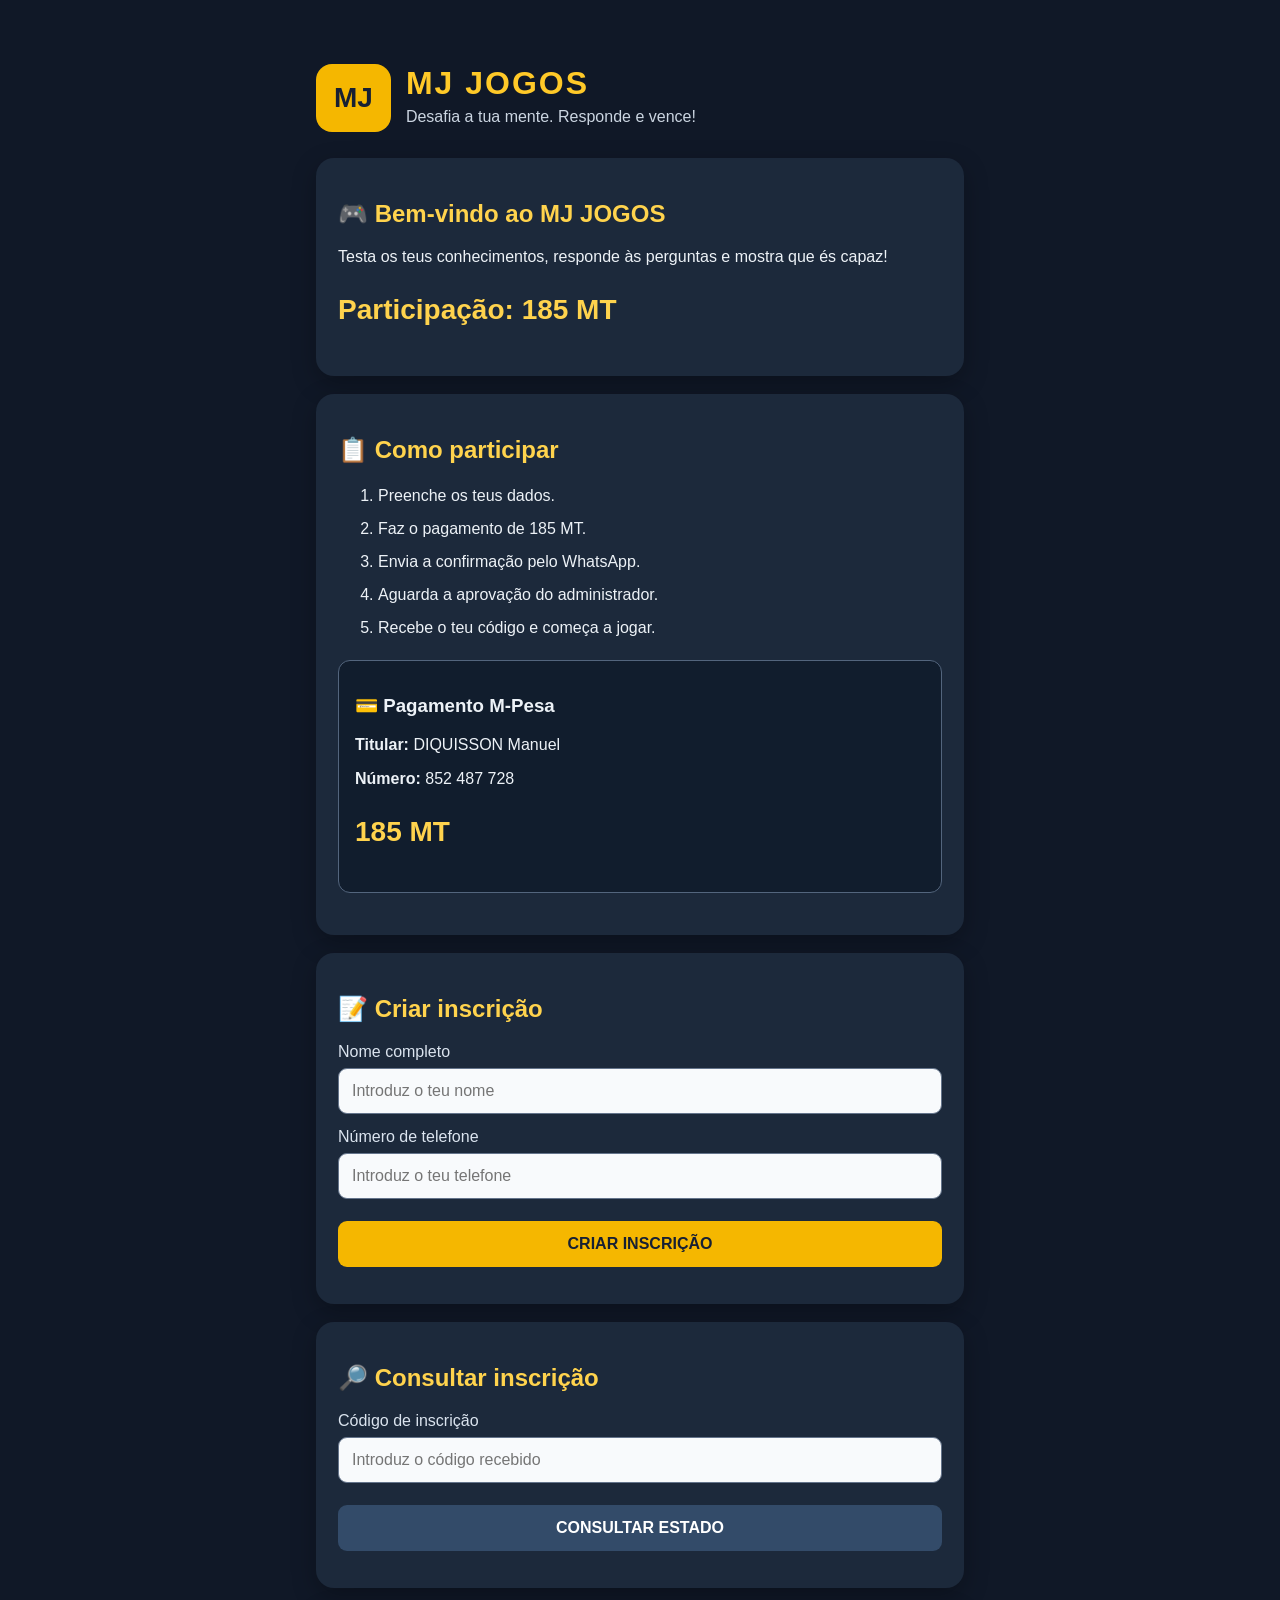
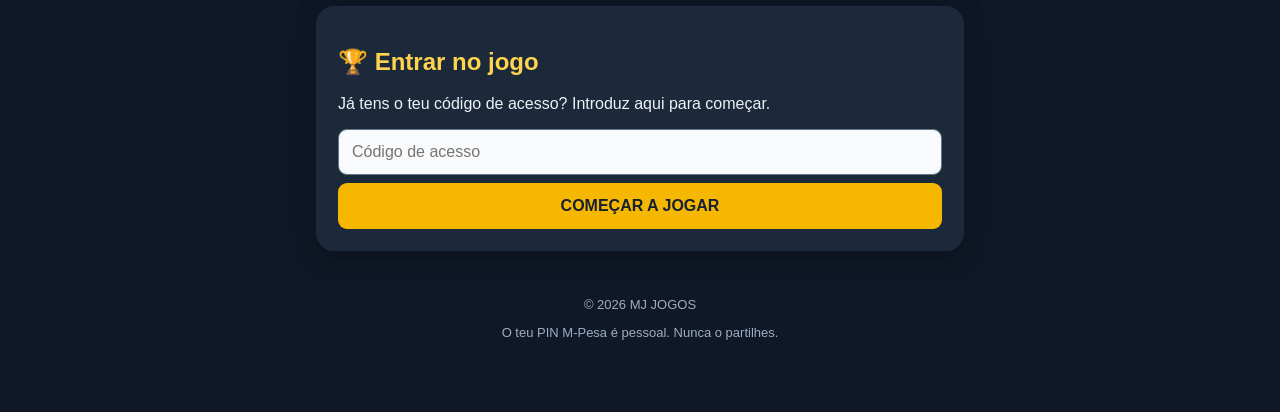
==== public/index.html @ d9acb1db "Melhorar estrutura do site MJ Jogos. Updated the HTML structure and content for better clarity and u" ====
<!DOCTYPE html>
<html lang="pt">
<head>
  <meta charset="UTF-8">
  <meta name="viewport" content="width=device-width, initial-scale=1.0">
  <title>MJ JOGOS | Desafia a tua mente</title>
  <link rel="stylesheet" href="style.css">
</head>
<body>

<main class="wrap">

  <header>
    <div class="logo">MJ</div>
    <div>
      <h1>MJ JOGOS</h1>
      <p>Desafia a tua mente. Responde e vence!</p>
    </div>
  </header>

  <section class="card">
    <h2>🎮 Bem-vindo ao MJ JOGOS</h2>
    <p>Testa os teus conhecimentos, responde às perguntas e mostra que és capaz!</p>
    <p class="amount">Participação: 185 MT</p>
  </section>

  <section class="card">
    <h2>📋 Como participar</h2>
    <ol>
      <li>Preenche os teus dados.</li>
      <li>Faz o pagamento de 185 MT.</li>
      <li>Envia a confirmação pelo WhatsApp.</li>
      <li>Aguarda a aprovação do administrador.</li>
      <li>Recebe o teu código e começa a jogar.</li>
    </ol>

    <div class="pay">
      <h3>💳 Pagamento M-Pesa</h3>
      <p><b>Titular:</b> DIQUISSON Manuel</p>
      <p><b>Número:</b> 852 487 728</p>
      <p class="amount">185 MT</p>
    </div>
  </section>

  <section class="card">
    <h2>📝 Criar inscrição</h2>
    <form id="form">
      <label>Nome completo
        <input id="name" required maxlength="70" placeholder="Introduz o teu nome">
      </label>

      <label>Número de telefone
        <input id="phone" required placeholder="Introduz o teu telefone">
      </label>

      <button type="submit">CRIAR INSCRIÇÃO</button>
    </form>
    <div id="result"></div>
  </section>

  <section class="card">
    <h2>🔎 Consultar inscrição</h2>
    <label>Código de inscrição
      <input id="check" placeholder="Introduz o código recebido">
    </label>
    <button id="checkBtn" class="secondary">CONSULTAR ESTADO</button>
    <div id="status"></div>
  </section>

  <section class="card">
    <h2>🏆 Entrar no jogo</h2>
    <p>Já tens o teu código de acesso? Introduz aqui para começar.</p>
    <input id="gameCode" placeholder="Código de acesso">
    <button id="playBtn">COMEÇAR A JOGAR</button>
    <div id="game"></div>
  </section>

  <footer>
    <p>© 2026 MJ JOGOS</p>
    <p>O teu PIN M-Pesa é pessoal. Nunca o partilhes.</p>
  </footer>

</main>

<script src="app.js"></script>
</body>
  </html>
---- public/style.css ----
*{box-sizing:border-box}body{margin:0;background:#101827;color:#edf2f7;font:16px Arial,sans-serif}.wrap{max-width:680px;margin:28px auto;padding:16px}header{display:flex;align-items:center;gap:15px;margin:20px 0 26px}.logo{background:#f5b700;color:#172033;font-weight:900;font-size:28px;padding:18px;border-radius:16px}h1{margin:0;color:#ffc928;letter-spacing:2px}header p{margin:6px 0;color:#cbd5e1}.card{background:#1c293b;padding:22px;border-radius:18px;margin:18px 0;box-shadow:0 8px 25px #0004}h2{color:#ffd34d}li{margin:10px 0;line-height:1.45}.pay{background:#111d2d;border:1px solid #53657d;border-radius:12px;padding:16px;margin:20px 0}.amount{font-size:28px;font-weight:bold;color:#ffd34d}label{display:block;margin:14px 0;color:#dbe4ef}input{display:block;width:100%;padding:13px;margin-top:7px;border-radius:9px;border:1px solid #64748b;background:#f8fafc;font-size:16px}button,.link{display:inline-block;border:0;border-radius:9px;padding:14px 18px;background:#f5b700;color:#172033;font-weight:bold;font-size:16px;text-decoration:none;cursor:pointer;width:100%;margin-top:8px}.secondary{background:#334b69;color:white}#result,#status{margin-top:15px;line-height:1.5}footer{text-align:center;color:#9caec3;padding:15px;font-size:13px}
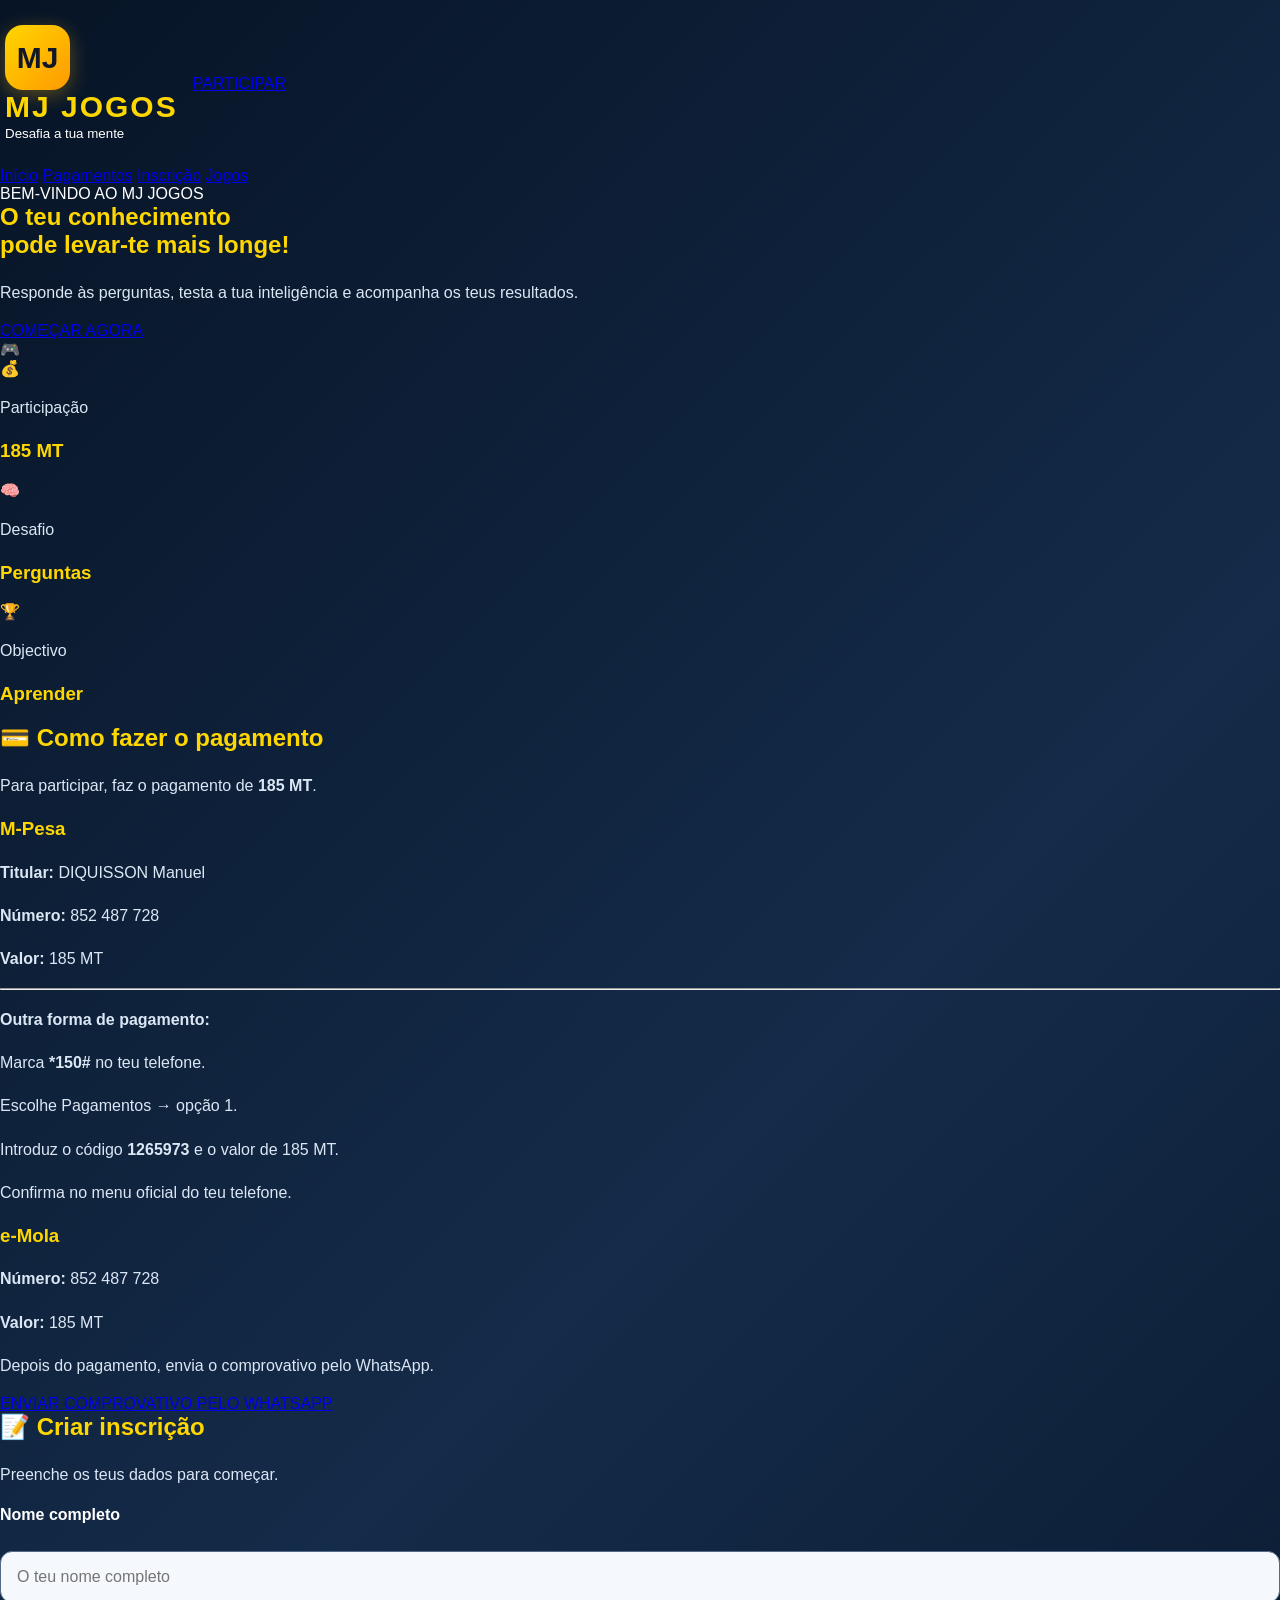
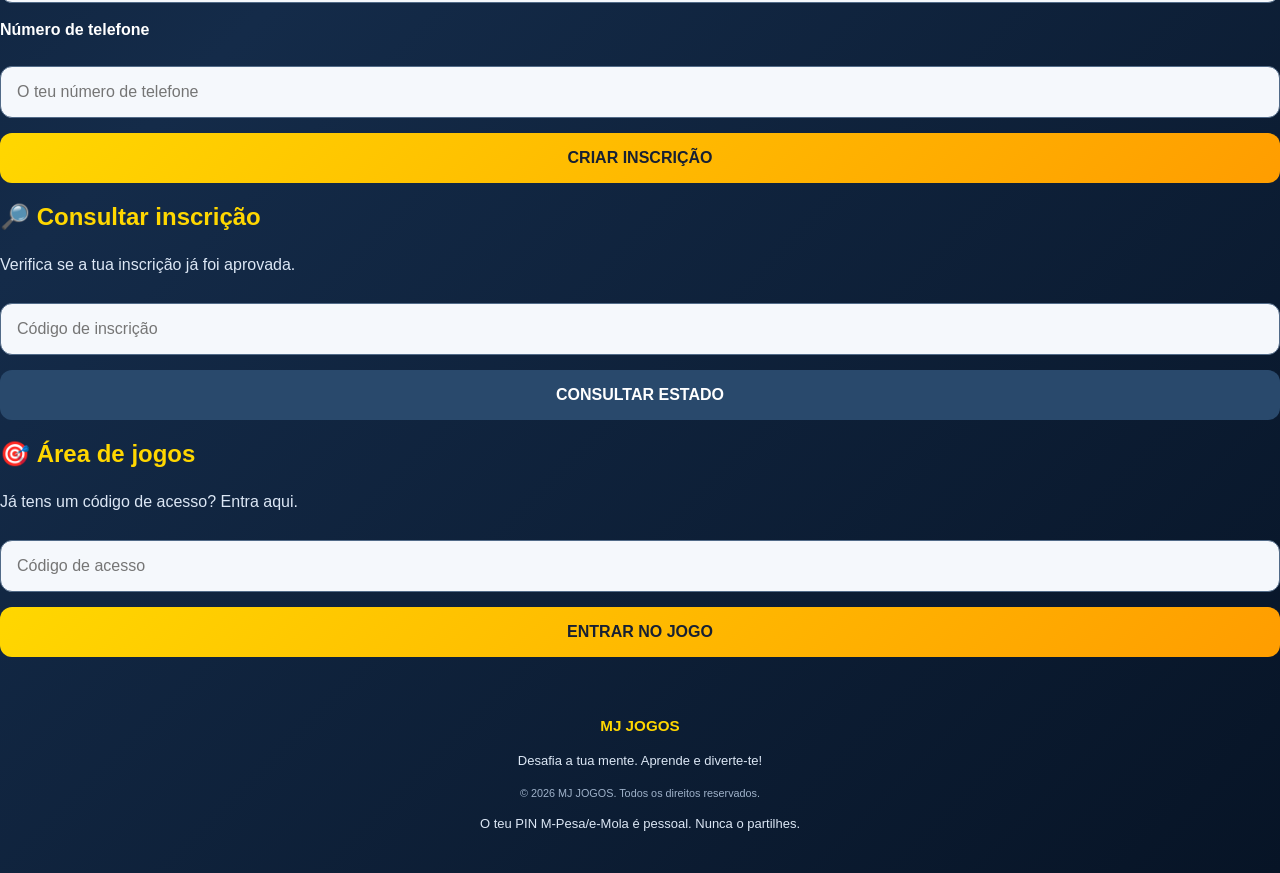
==== commit 18a68597: "Melhorar estrutura do site MJ Jogos." ====
--- a/public/index.html
+++ b/public/index.html
@@ -3,85 +3,129 @@
 <head>
   <meta charset="UTF-8">
   <meta name="viewport" content="width=device-width, initial-scale=1.0">
-  <title>MJ JOGOS | Desafia a tua mente</title>
+  <title>MJ JOGOS | Plataforma de Jogos</title>
   <link rel="stylesheet" href="style.css">
 </head>
 <body>
 
-<main class="wrap">
-
-  <header>
+<header class="topbar">
+  <div class="brand">
     <div class="logo">MJ</div>
     <div>
       <h1>MJ JOGOS</h1>
-      <p>Desafia a tua mente. Responde e vence!</p>
+      <small>Desafia a tua mente</small>
     </div>
-  </header>
+  </div>
+  <a href="#inscricao" class="login-btn">PARTICIPAR</a>
+</header>
 
-  <section class="card">
-    <h2>🎮 Bem-vindo ao MJ JOGOS</h2>
-    <p>Testa os teus conhecimentos, responde às perguntas e mostra que és capaz!</p>
-    <p class="amount">Participação: 185 MT</p>
+<nav class="menu">
+  <a href="#inicio">Início</a>
+  <a href="#pagamento">Pagamentos</a>
+  <a href="#inscricao">Inscrição</a>
+  <a href="#jogo">Jogos</a>
+</nav>
+
+<main class="container">
+
+  <section class="hero" id="inicio">
+    <div>
+      <span class="badge">BEM-VINDO AO MJ JOGOS</span>
+      <h2>O teu conhecimento<br>pode levar-te mais longe!</h2>
+      <p>Responde às perguntas, testa a tua inteligência e acompanha os teus resultados.</p>
+      <a href="#inscricao" class="main-btn">COMEÇAR AGORA</a>
+    </div>
+    <div class="hero-icon">🎮</div>
   </section>
 
-  <section class="card">
-    <h2>📋 Como participar</h2>
-    <ol>
-      <li>Preenche os teus dados.</li>
-      <li>Faz o pagamento de 185 MT.</li>
-      <li>Envia a confirmação pelo WhatsApp.</li>
-      <li>Aguarda a aprovação do administrador.</li>
-      <li>Recebe o teu código e começa a jogar.</li>
-    </ol>
-
-    <div class="pay">
-      <h3>💳 Pagamento M-Pesa</h3>
-      <p><b>Titular:</b> DIQUISSON Manuel</p>
-      <p><b>Número:</b> 852 487 728</p>
-      <p class="amount">185 MT</p>
+  <section class="info-grid">
+    <div class="info-card">
+      <span>💰</span>
+      <p>Participação</p>
+      <h3>185 MT</h3>
+    </div>
+    <div class="info-card">
+      <span>🧠</span>
+      <p>Desafio</p>
+      <h3>Perguntas</h3>
+    </div>
+    <div class="info-card">
+      <span>🏆</span>
+      <p>Objectivo</p>
+      <h3>Aprender</h3>
     </div>
   </section>
 
-  <section class="card">
+  <section class="panel" id="pagamento">
+    <h2>💳 Como fazer o pagamento</h2>
+    <p>Para participar, faz o pagamento de <strong>185 MT</strong>.</p>
+
+    <div class="payment-box">
+      <h3>M-Pesa</h3>
+      <p><strong>Titular:</strong> DIQUISSON Manuel</p>
+      <p><strong>Número:</strong> 852 487 728</p>
+      <p><strong>Valor:</strong> 185 MT</p>
+      <hr>
+      <p><strong>Outra forma de pagamento:</strong></p>
+      <p>Marca <strong>*150#</strong> no teu telefone.</p>
+      <p>Escolhe Pagamentos → opção 1.</p>
+      <p>Introduz o código <strong>1265973</strong> e o valor de 185 MT.</p>
+      <p>Confirma no menu oficial do teu telefone.</p>
+    </div>
+
+    <div class="payment-box">
+      <h3>e-Mola</h3>
+      <p><strong>Número:</strong> 852 487 728</p>
+      <p><strong>Valor:</strong> 185 MT</p>
+      <p>Depois do pagamento, envia o comprovativo pelo WhatsApp.</p>
+    </div>
+
+    <a class="whatsapp-btn" href="https://wa.me/258852487728">
+      ENVIAR COMPROVATIVO PELO WHATSAPP
+    </a>
+  </section>
+
+  <section class="panel" id="inscricao">
     <h2>📝 Criar inscrição</h2>
+    <p>Preenche os teus dados para começar.</p>
+
     <form id="form">
-      <label>Nome completo
-        <input id="name" required maxlength="70" placeholder="Introduz o teu nome">
-      </label>
+      <label>Nome completo</label>
+      <input id="name" required maxlength="70" placeholder="O teu nome completo">
 
-      <label>Número de telefone
-        <input id="phone" required placeholder="Introduz o teu telefone">
-      </label>
+      <label>Número de telefone</label>
+      <input id="phone" required placeholder="O teu número de telefone">
 
       <button type="submit">CRIAR INSCRIÇÃO</button>
     </form>
     <div id="result"></div>
   </section>
 
-  <section class="card">
+  <section class="panel">
     <h2>🔎 Consultar inscrição</h2>
-    <label>Código de inscrição
-      <input id="check" placeholder="Introduz o código recebido">
-    </label>
+    <p>Verifica se a tua inscrição já foi aprovada.</p>
+    <input id="check" placeholder="Código de inscrição">
     <button id="checkBtn" class="secondary">CONSULTAR ESTADO</button>
     <div id="status"></div>
   </section>
 
-  <section class="card">
-    <h2>🏆 Entrar no jogo</h2>
-    <p>Já tens o teu código de acesso? Introduz aqui para começar.</p>
+  <section class="panel" id="jogo">
+    <h2>🎯 Área de jogos</h2>
+    <p>Já tens um código de acesso? Entra aqui.</p>
     <input id="gameCode" placeholder="Código de acesso">
-    <button id="playBtn">COMEÇAR A JOGAR</button>
+    <button id="playBtn">ENTRAR NO JOGO</button>
     <div id="game"></div>
   </section>
 
   <footer>
-    <p>© 2026 MJ JOGOS</p>
-    <p>O teu PIN M-Pesa é pessoal. Nunca o partilhes.</p>
+    <h3>MJ JOGOS</h3>
+    <p>Desafia a tua mente. Aprende e diverte-te!</p>
+    <small>© 2026 MJ JOGOS. Todos os direitos reservados.</small>
+    <p>O teu PIN M-Pesa/e-Mola é pessoal. Nunca o partilhes.</p>
   </footer>
 
 </main>
 
 <script src="app.js"></script>
 </body>
-  </html>
+    </html>
--- a/public/style.css
+++ b/public/style.css
@@ -1 +1,168 @@
-*{box-sizing:border-box}body{margin:0;background:#101827;color:#edf2f7;font:16px Arial,sans-serif}.wrap{max-width:680px;margin:28px auto;padding:16px}header{display:flex;align-items:center;gap:15px;margin:20px 0 26px}.logo{background:#f5b700;color:#172033;font-weight:900;font-size:28px;padding:18px;border-radius:16px}h1{margin:0;color:#ffc928;letter-spacing:2px}header p{margin:6px 0;color:#cbd5e1}.card{background:#1c293b;padding:22px;border-radius:18px;margin:18px 0;box-shadow:0 8px 25px #0004}h2{color:#ffd34d}li{margin:10px 0;line-height:1.45}.pay{background:#111d2d;border:1px solid #53657d;border-radius:12px;padding:16px;margin:20px 0}.amount{font-size:28px;font-weight:bold;color:#ffd34d}label{display:block;margin:14px 0;color:#dbe4ef}input{display:block;width:100%;padding:13px;margin-top:7px;border-radius:9px;border:1px solid #64748b;background:#f8fafc;font-size:16px}button,.link{display:inline-block;border:0;border-radius:9px;padding:14px 18px;background:#f5b700;color:#172033;font-weight:bold;font-size:16px;text-decoration:none;cursor:pointer;width:100%;margin-top:8px}.secondary{background:#334b69;color:white}#result,#status{margin-top:15px;line-height:1.5}footer{text-align:center;color:#9caec3;padding:15px;font-size:13px}
+* {
+  box-sizing: border-box;
+}
+
+body {
+  margin: 0;
+  font-family: Arial, sans-serif;
+  background: linear-gradient(135deg, #071426, #142b49, #071426);
+  color: #fff;
+}
+
+.wrap {
+  max-width: 750px;
+  margin: auto;
+  padding: 20px;
+}
+
+header {
+  display: flex;
+  align-items: center;
+  gap: 15px;
+  padding: 25px 5px;
+}
+
+.logo {
+  width: 65px;
+  height: 65px;
+  display: flex;
+  align-items: center;
+  justify-content: center;
+  border-radius: 18px;
+  background: linear-gradient(135deg, #ffd700, #ff9900);
+  color: #101827;
+  font-size: 30px;
+  font-weight: 900;
+  box-shadow: 0 5px 20px #ffb70055;
+}
+
+h1 {
+  color: #ffd700;
+  margin: 0;
+  font-size: 30px;
+  letter-spacing: 2px;
+}
+
+header p {
+  color: #bdcce0;
+  margin-top: 7px;
+}
+
+.card {
+  background: linear-gradient(145deg, #1b304b, #12243a);
+  border: 1px solid #314965;
+  border-radius: 20px;
+  padding: 25px;
+  margin: 20px 0;
+  box-shadow: 0 10px 30px #0005;
+}
+
+h2 {
+  color: #ffd700;
+  margin-top: 0;
+}
+
+h3 {
+  color: #ffd700;
+}
+
+p, li {
+  line-height: 1.7;
+  color: #dce7f5;
+}
+
+li {
+  margin-bottom: 10px;
+}
+
+.pay {
+  background: #0c1b2e;
+  border: 1px solid #e6b800;
+  border-radius: 16px;
+  padding: 20px;
+  margin-top: 25px;
+}
+
+.amount {
+  color: #ffd700;
+  font-size: 30px;
+  font-weight: bold;
+}
+
+label {
+  display: block;
+  margin: 18px 0;
+  color: #fff;
+  font-weight: bold;
+}
+
+input {
+  width: 100%;
+  padding: 16px;
+  margin-top: 9px;
+  border: 1px solid #526b88;
+  border-radius: 12px;
+  background: #f5f8fc;
+  color: #111;
+  font-size: 16px;
+  outline: none;
+}
+
+input:focus {
+  border: 2px solid #ffd700;
+}
+
+button, .link {
+  display: block;
+  width: 100%;
+  padding: 16px;
+  margin-top: 15px;
+  border: none;
+  border-radius: 12px;
+  background: linear-gradient(135deg, #ffd700, #ff9d00);
+  color: #172033;
+  font-size: 16px;
+  font-weight: bold;
+  text-align: center;
+  text-decoration: none;
+  cursor: pointer;
+}
+
+button:active {
+  transform: scale(0.98);
+}
+
+.secondary {
+  background: #29496c;
+  color: white;
+}
+
+#result, #status, #game {
+  margin-top: 20px;
+  line-height: 1.7;
+}
+
+footer {
+  text-align: center;
+  padding: 25px 10px;
+  color: #9fb2ca;
+  font-size: 13px;
+}
+
+@media (max-width: 480px) {
+  .wrap {
+    padding: 12px;
+  }
+
+  h1 {
+    font-size: 24px;
+  }
+
+  .card {
+    padding: 19px;
+  }
+
+  .amount {
+    font-size: 26px;
+  }
+  }
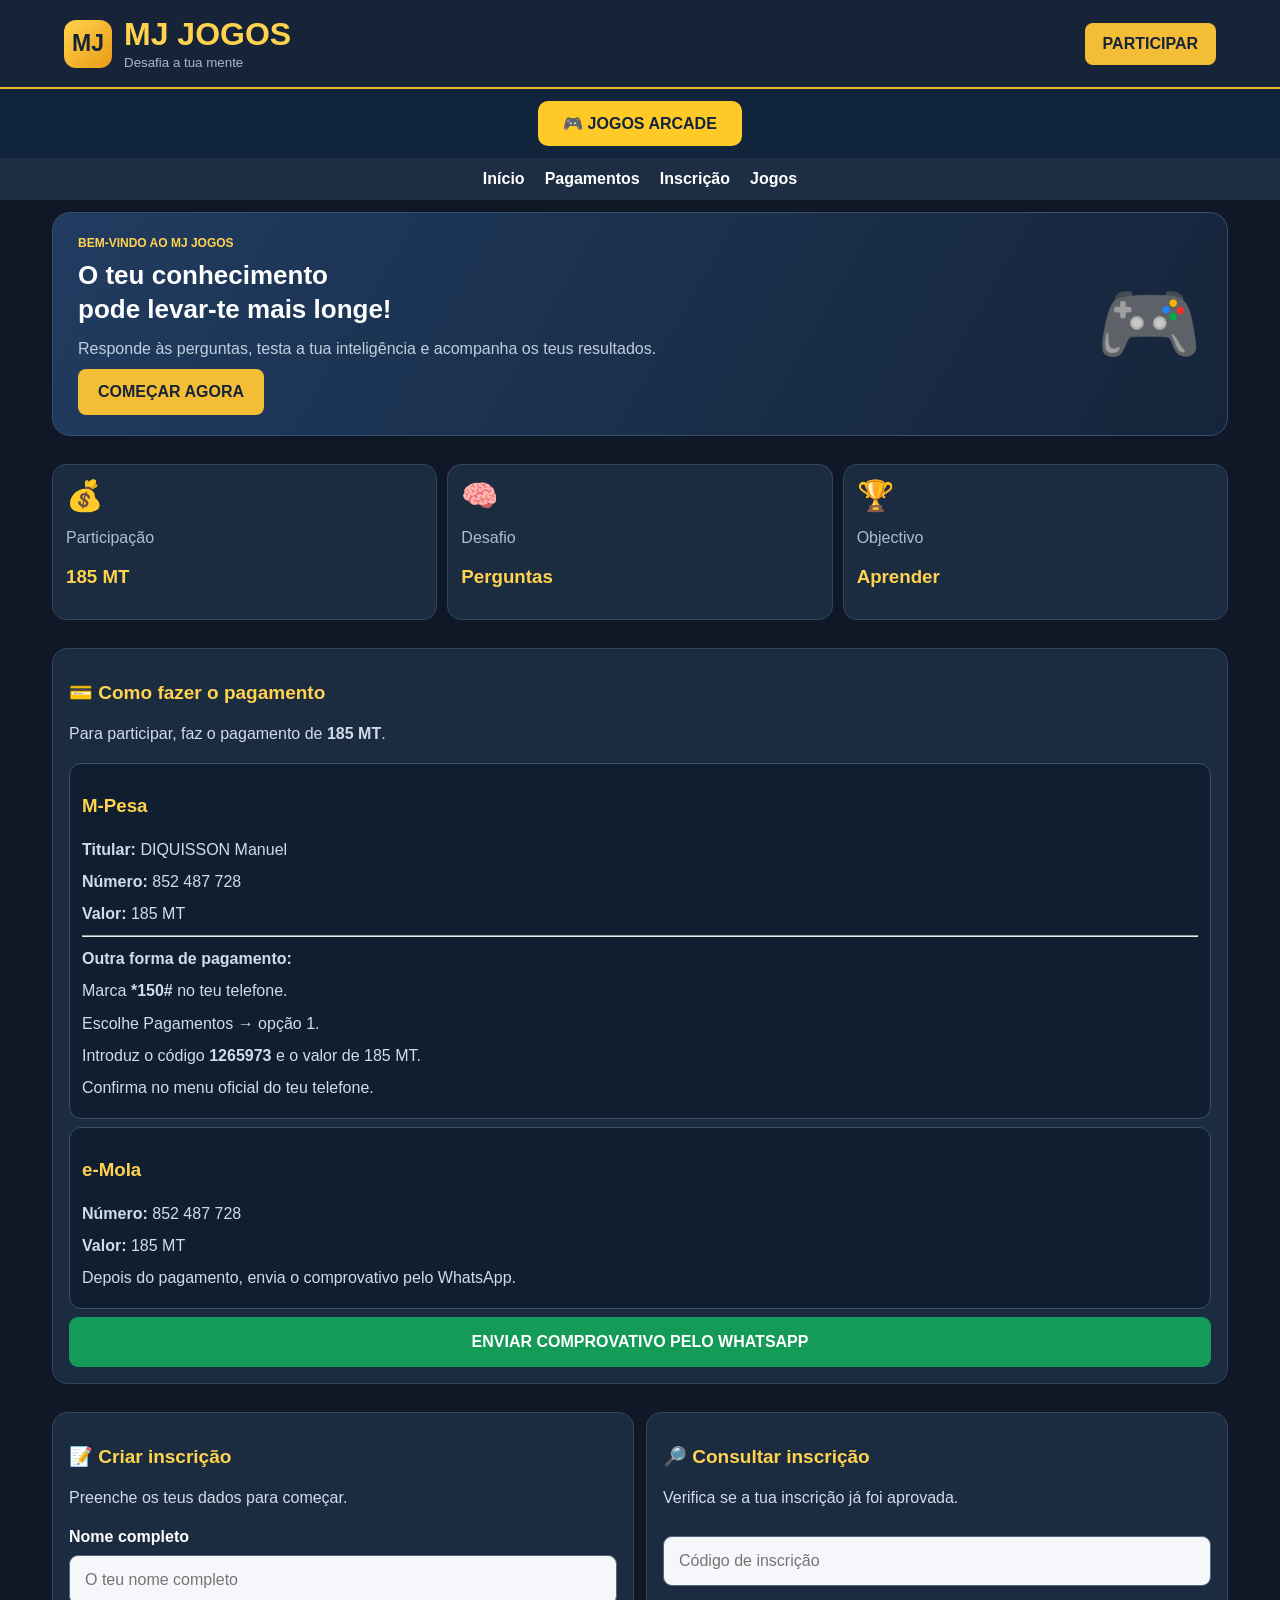
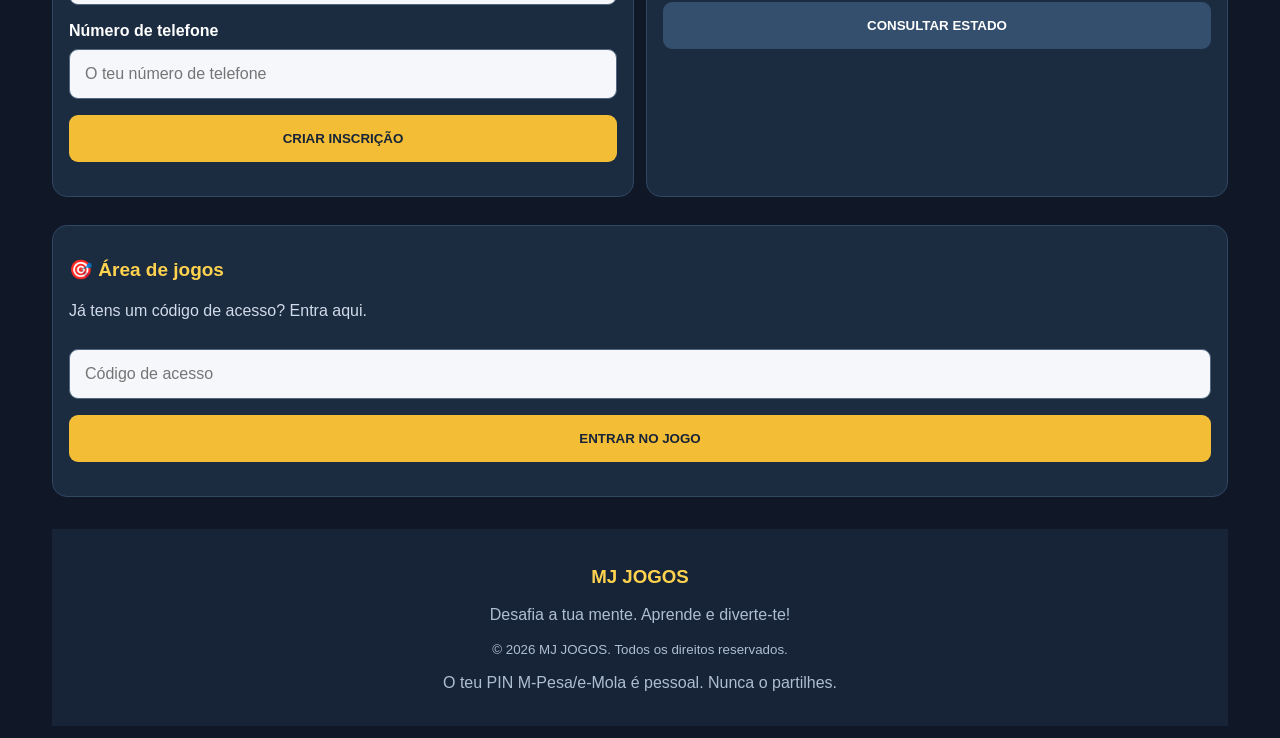
==== commit 6e73d769: "Add arcade games link to index.html" ====
--- a/public/index.html
+++ b/public/index.html
@@ -18,7 +18,11 @@
   </div>
   <a href="#inscricao" class="login-btn">PARTICIPAR</a>
 </header>
-
+<div style="text-align:center;padding:12px;background:#10243c;">
+  <a href="arcade.html" style="display:inline-block;background:#ffc928;color:#10243c;padding:13px 25px;border-radius:10px;text-decoration:none;font-weight:bold;">
+    🎮 JOGOS ARCADE
+  </a>
+</div>
 <nav class="menu">
   <a href="#inicio">Início</a>
   <a href="#pagamento">Pagamentos</a>
--- a/public/style.css
+++ b/public/style.css
@@ -1,168 +1,382 @@
 * {
   box-sizing: border-box;
+  scroll-behavior: smooth;
 }
 
 body {
   margin: 0;
   font-family: Arial, sans-serif;
-  background: linear-gradient(135deg, #071426, #142b49, #071426);
-  color: #fff;
-}
-
-.wrap {
-  max-width: 750px;
-  margin: auto;
-  padding: 20px;
-}
-
-header {
+  background: #101827;
+  color: white;
+}
+
+/* CABEÇALHO */
+
+.topbar {
+  background: #172438;
+  padding: 16px 5%;
   display: flex;
   align-items: center;
-  gap: 15px;
-  padding: 25px 5px;
-}
-
-.logo {
-  width: 65px;
-  height: 65px;
+  justify-content: space-between;
+  border-bottom: 2px solid #e9b52c;
+}
+
+.brand {
   display: flex;
   align-items: center;
+  gap: 12px;
+}
+
+.logo {
+  width: 48px;
+  height: 48px;
+  background: linear-gradient(135deg,#ffd34e,#e99b16);
+  color: #172438;
+  display: grid;
+  place-items: center;
+  border-radius: 12px;
+  font-size: 23px;
+  font-weight: bold;
+}
+
+.brand h1 {
+  margin: 0;
+  color: #ffd34e;
+}
+
+.brand small {
+  color: #aab8ca;
+}
+
+.login-btn {
+  background: #f3bd35;
+  color: #172438;
+  padding: 12px 18px;
+  border-radius: 8px;
+  text-decoration: none;
+  font-weight: bold;
+}
+
+/* MENU HORIZONTAL */
+
+.menu {
+  display: flex;
   justify-content: center;
+  gap: 30px;
+  padding: 17px;
+  background: #1d2d43;
+  overflow-x: auto;
+}
+
+.menu a {
+  color: white;
+  text-decoration: none;
+  font-weight: bold;
+  white-space: nowrap;
+}
+
+.menu a:hover {
+  color: #ffd34e;
+}
+
+/* ESTRUTURA PRINCIPAL */
+
+.container {
+  max-width: 1150px;
+  margin: auto;
+  padding: 25px 18px;
+  display: grid;
+  grid-template-columns: repeat(2, minmax(0, 1fr));
+  gap: 20px;
+}
+
+.hero,
+.info-grid,
+#pagamento,
+#jogo,
+footer {
+  grid-column: 1 / -1;
+}
+
+/* DESTAQUE */
+
+.hero {
+  padding: 35px;
   border-radius: 18px;
-  background: linear-gradient(135deg, #ffd700, #ff9900);
-  color: #101827;
+  background: linear-gradient(120deg,#203c60,#15243a);
+  border: 1px solid #344e6e;
+  display: flex;
+  justify-content: space-between;
+  align-items: center;
+}
+
+.badge {
+  color: #ffd34e;
+  font-size: 12px;
+  font-weight: bold;
+}
+
+.hero h2 {
+  font-size: 34px;
+  line-height: 1.3;
+}
+
+.hero p {
+  color: #c1cede;
+  line-height: 1.7;
+}
+
+.hero-icon {
+  font-size: 85px;
+}
+
+.main-btn {
+  display: inline-block;
+  background: #f3bd35;
+  color: #172438;
+  padding: 14px 20px;
+  border-radius: 8px;
+  text-decoration: none;
+  font-weight: bold;
+}
+
+/* CARTÕES PRINCIPAIS */
+
+.info-grid {
+  display: grid;
+  grid-template-columns: repeat(3, 1fr);
+  gap: 18px;
+}
+
+.info-card {
+  background: #1b2b40;
+  border: 1px solid #304761;
+  border-radius: 14px;
+  padding: 22px;
+}
+
+.info-card span {
   font-size: 30px;
-  font-weight: 900;
-  box-shadow: 0 5px 20px #ffb70055;
-}
-
-h1 {
-  color: #ffd700;
-  margin: 0;
-  font-size: 30px;
-  letter-spacing: 2px;
-}
-
-header p {
-  color: #bdcce0;
-  margin-top: 7px;
-}
-
-.card {
-  background: linear-gradient(145deg, #1b304b, #12243a);
-  border: 1px solid #314965;
-  border-radius: 20px;
-  padding: 25px;
-  margin: 20px 0;
-  box-shadow: 0 10px 30px #0005;
-}
-
-h2 {
-  color: #ffd700;
-  margin-top: 0;
-}
-
-h3 {
-  color: #ffd700;
-}
-
-p, li {
+}
+
+.info-card p {
+  color: #aebed1;
+}
+
+.info-card h3 {
+  color: #ffd34e;
+}
+
+/* SECÇÕES */
+
+.panel {
+  background: #1b2b40;
+  border: 1px solid #304761;
+  border-radius: 15px;
+  padding: 23px;
+  min-width: 0;
+}
+
+.panel h2 {
+  color: #ffd34e;
+}
+
+.panel p {
+  color: #d1dbea;
   line-height: 1.7;
-  color: #dce7f5;
-}
-
-li {
-  margin-bottom: 10px;
-}
-
-.pay {
-  background: #0c1b2e;
-  border: 1px solid #e6b800;
-  border-radius: 16px;
-  padding: 20px;
-  margin-top: 25px;
-}
-
-.amount {
-  color: #ffd700;
-  font-size: 30px;
-  font-weight: bold;
-}
+}
+
+/* PAGAMENTOS */
+
+.payment-box {
+  background: #111e30;
+  border: 1px solid #3b5069;
+  border-radius: 12px;
+  padding: 18px;
+  margin: 15px 0;
+}
+
+.payment-box h3 {
+  color: #ffd34e;
+}
+
+.whatsapp-btn {
+  display: block;
+  text-align: center;
+  background: #159b58;
+  color: white;
+  padding: 16px;
+  border-radius: 9px;
+  text-decoration: none;
+  font-weight: bold;
+}
+
+/* FORMULÁRIOS */
 
 label {
   display: block;
-  margin: 18px 0;
-  color: #fff;
+  margin-top: 17px;
   font-weight: bold;
 }
 
 input {
   width: 100%;
-  padding: 16px;
+  padding: 15px;
   margin-top: 9px;
-  border: 1px solid #526b88;
-  border-radius: 12px;
-  background: #f5f8fc;
-  color: #111;
+  border: 1px solid #52677f;
+  border-radius: 9px;
+  background: #f5f7fa;
+  color: #172438;
   font-size: 16px;
-  outline: none;
-}
-
-input:focus {
-  border: 2px solid #ffd700;
-}
-
-button, .link {
-  display: block;
+}
+
+button {
   width: 100%;
   padding: 16px;
-  margin-top: 15px;
+  margin-top: 16px;
   border: none;
-  border-radius: 12px;
-  background: linear-gradient(135deg, #ffd700, #ff9d00);
-  color: #172033;
-  font-size: 16px;
-  font-weight: bold;
-  text-align: center;
-  text-decoration: none;
+  border-radius: 9px;
+  background: #f3bd35;
+  color: #172438;
+  font-weight: bold;
   cursor: pointer;
 }
 
-button:active {
-  transform: scale(0.98);
-}
-
-.secondary {
-  background: #29496c;
+button.secondary {
+  background: #344e6d;
   color: white;
 }
 
-#result, #status, #game {
-  margin-top: 20px;
-  line-height: 1.7;
-}
+#result,
+#status,
+#game {
+  margin-top: 18px;
+  overflow-wrap: anywhere;
+}
+
+/* RODAPÉ */
 
 footer {
   text-align: center;
-  padding: 25px 10px;
-  color: #9fb2ca;
-  font-size: 13px;
-}
-
-@media (max-width: 480px) {
-  .wrap {
-    padding: 12px;
-  }
-
-  h1 {
-    font-size: 24px;
-  }
-
-  .card {
-    padding: 19px;
-  }
-
-  .amount {
-    font-size: 26px;
-  }
-  }
+  padding: 30px;
+  background: #172438;
+  color: #aebed1;
+}
+
+footer h3 {
+  color: #ffd34e;
+}
+
+/* TELEMÓVEIS */
+
+@media (max-width: 650px) {
+
+  .container {
+    grid-template-columns: 1fr;
+    padding: 14px;
+    gap: 15px;
+  }
+
+  .hero,
+  .info-grid,
+  #pagamento,
+  #jogo,
+  footer {
+    grid-column: 1;
+  }
+
+  .info-grid {
+    grid-template-columns: repeat(2, 1fr);
+  }
+
+  .hero {
+    padding: 22px;
+  }
+
+  .hero h2 {
+    font-size: 25px;
+  }
+
+  .hero-icon {
+    font-size: 50px;
+  }
+
+  .menu {
+    justify-content: flex-start;
+    gap: 22px;
+  }
+
+  .panel {
+    padding: 18px;
+  }
+}
+
+@media (max-width: 380px) {
+  .info-grid {
+    grid-template-columns: 1fr;
+  }
+
+  .hero-icon {
+    display: none;
+  }
+  }
+/* LAYOUT MAIS COMPACTO */
+.container {
+  max-width: 1200px;
+  padding: 12px;
+  gap: 12px;
+}
+
+.hero {
+  min-height: 190px;
+  padding: 20px 25px;
+  margin-bottom: 8px;
+}
+
+.hero h2 {
+  font-size: 26px;
+  margin: 8px 0;
+}
+
+.hero p {
+  margin: 7px 0;
+}
+
+.info-grid {
+  margin: 8px 0;
+  gap: 10px;
+}
+
+.info-card {
+  padding: 13px;
+  min-height: 85px;
+}
+
+.panel {
+  padding: 16px;
+  margin: 8px 0;
+}
+
+.panel h2 {
+  margin-bottom: 10px;
+  font-size: 19px;
+}
+
+.payment-box {
+  padding: 12px;
+  margin: 8px 0;
+}
+
+.payment-box p {
+  margin: 5px 0;
+}
+
+.menu {
+  padding: 12px;
+  gap: 20px;
+}
+
+footer {
+  padding: 18px;
+  margin-top: 12px;
+}
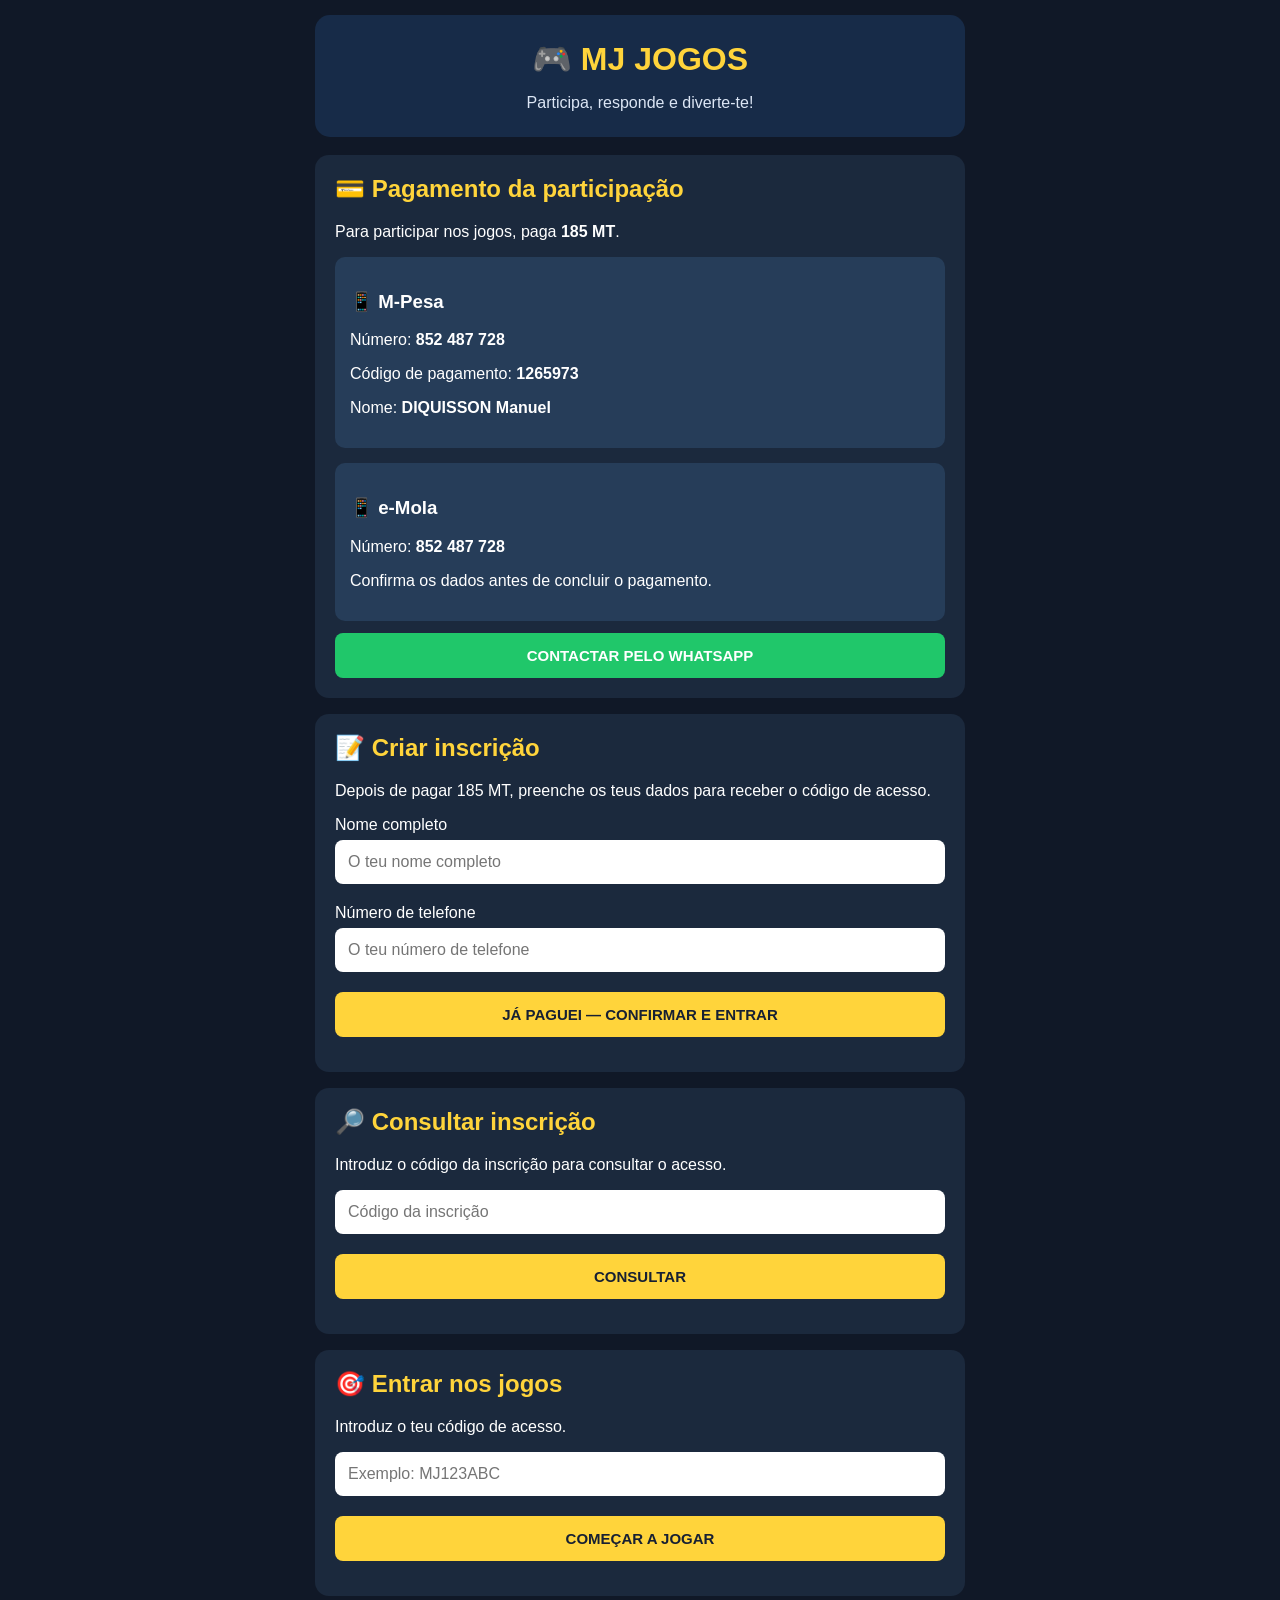
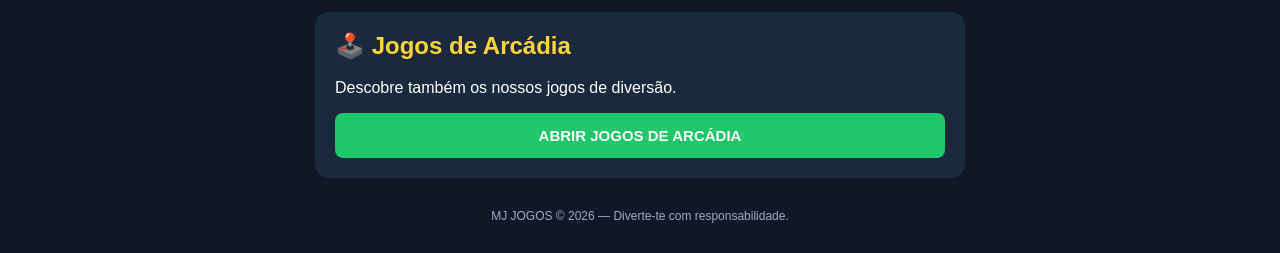
==== commit 3cf1f762: "Update index.html" ====
--- a/public/index.html
+++ b/public/index.html
@@ -1,135 +1,73 @@
-<!DOCTYPE html>
-<html lang="pt">
+<!DOCTYPE html><html lang="pt">
 <head>
-  <meta charset="UTF-8">
-  <meta name="viewport" content="width=device-width, initial-scale=1.0">
-  <title>MJ JOGOS | Plataforma de Jogos</title>
-  <link rel="stylesheet" href="style.css">
+<meta charset="UTF-8">
+<meta name="viewport" content="width=device-width, initial-scale=1.0">
+<title>MJ JOGOS</title>
+<style>
+*{box-sizing:border-box}
+body{margin:0;font-family:Arial,sans-serif;background:#101827;color:white;padding:15px}
+header{text-align:center;padding:25px 10px;background:#172b48;border-radius:15px;margin-bottom:18px}
+header h1{color:#ffd43b;margin:0;font-size:32px}
+header p{margin-bottom:0;color:#dce6f5}
+.container{max-width:650px;margin:auto}
+.panel{background:#1b293d;padding:20px;border-radius:14px;margin-bottom:16px}
+h2{color:#ffd43b;margin-top:0}
+label{display:block;margin:12px 0 6px}
+input{width:100%;padding:13px;border:0;border-radius:8px;font-size:16px;margin-bottom:8px}
+button,.whatsapp-btn{display:block;width:100%;padding:14px;background:#ffd43b;color:#172033;border:0;border-radius:8px;font-weight:bold;text-align:center;text-decoration:none;font-size:15px;margin-top:12px;cursor:pointer}
+.secondary{background:#314968;color:white;margin-bottom:8px}
+.payment-box{background:#263d59;padding:15px;border-radius:10px;margin-top:15px;overflow-wrap:anywhere}
+.payment-box h2{font-size:25px}
+.whatsapp-btn{background:#20c76a;color:white}
+.small{font-size:13px;color:#c6d2e1;line-height:1.5}
+#result,#status,#game{margin-top:15px;overflow-wrap:anywhere}
+footer{text-align:center;color:#9eabc0;font-size:12px;padding:15px}
+</style>
 </head>
-<body>
+<body><div class="container"><header>
+<h1>🎮 MJ JOGOS</h1>
+<p>Participa, responde e diverte-te!</p>
+</header><section class="panel">
+<h2>💳 Pagamento da participação</h2>
+<p>Para participar nos jogos, paga <strong>185 MT</strong>.</p><div class="payment-box">
+<h3>📱 M-Pesa</h3>
+<p>Número: <strong>852 487 728</strong></p>
+<p>Código de pagamento: <strong>1265973</strong></p>
+<p>Nome: <strong>DIQUISSON Manuel</strong></p>
+</div><div class="payment-box">
+<h3>📱 e-Mola</h3>
+<p>Número: <strong>852 487 728</strong></p>
+<p>Confirma os dados antes de concluir o pagamento.</p>
+</div><a class="whatsapp-btn" href="https://wa.me/258852487728?text=Ol%C3%A1%2C%20MJ%20Jogos.%20Quero%20confirmar%20o%20meu%20pagamento." target="_blank">
+CONTACTAR PELO WHATSAPP
+</a>
+</section><section class="panel" id="inscricao">
+<h2>📝 Criar inscrição</h2>
+<p>Depois de pagar 185 MT, preenche os teus dados para receber o código de acesso.</p><form id="form">
+<label>Nome completo</label>
+<input id="name" required maxlength="70" placeholder="O teu nome completo"><label>Número de telefone</label>
+<input id="phone" required maxlength="20" placeholder="O teu número de telefone">
 
-<header class="topbar">
-  <div class="brand">
-    <div class="logo">MJ</div>
-    <div>
-      <h1>MJ JOGOS</h1>
-      <small>Desafia a tua mente</small>
-    </div>
-  </div>
-  <a href="#inscricao" class="login-btn">PARTICIPAR</a>
-</header>
-<div style="text-align:center;padding:12px;background:#10243c;">
-  <a href="arcade.html" style="display:inline-block;background:#ffc928;color:#10243c;padding:13px 25px;border-radius:10px;text-decoration:none;font-weight:bold;">
-    🎮 JOGOS ARCADE
-  </a>
-</div>
-<nav class="menu">
-  <a href="#inicio">Início</a>
-  <a href="#pagamento">Pagamentos</a>
-  <a href="#inscricao">Inscrição</a>
-  <a href="#jogo">Jogos</a>
-</nav>
+<button type="submit">JÁ PAGUEI — CONFIRMAR E ENTRAR</button>
 
-<main class="container">
-
-  <section class="hero" id="inicio">
-    <div>
-      <span class="badge">BEM-VINDO AO MJ JOGOS</span>
-      <h2>O teu conhecimento<br>pode levar-te mais longe!</h2>
-      <p>Responde às perguntas, testa a tua inteligência e acompanha os teus resultados.</p>
-      <a href="#inscricao" class="main-btn">COMEÇAR AGORA</a>
-    </div>
-    <div class="hero-icon">🎮</div>
-  </section>
-
-  <section class="info-grid">
-    <div class="info-card">
-      <span>💰</span>
-      <p>Participação</p>
-      <h3>185 MT</h3>
-    </div>
-    <div class="info-card">
-      <span>🧠</span>
-      <p>Desafio</p>
-      <h3>Perguntas</h3>
-    </div>
-    <div class="info-card">
-      <span>🏆</span>
-      <p>Objectivo</p>
-      <h3>Aprender</h3>
-    </div>
-  </section>
-
-  <section class="panel" id="pagamento">
-    <h2>💳 Como fazer o pagamento</h2>
-    <p>Para participar, faz o pagamento de <strong>185 MT</strong>.</p>
-
-    <div class="payment-box">
-      <h3>M-Pesa</h3>
-      <p><strong>Titular:</strong> DIQUISSON Manuel</p>
-      <p><strong>Número:</strong> 852 487 728</p>
-      <p><strong>Valor:</strong> 185 MT</p>
-      <hr>
-      <p><strong>Outra forma de pagamento:</strong></p>
-      <p>Marca <strong>*150#</strong> no teu telefone.</p>
-      <p>Escolhe Pagamentos → opção 1.</p>
-      <p>Introduz o código <strong>1265973</strong> e o valor de 185 MT.</p>
-      <p>Confirma no menu oficial do teu telefone.</p>
-    </div>
-
-    <div class="payment-box">
-      <h3>e-Mola</h3>
-      <p><strong>Número:</strong> 852 487 728</p>
-      <p><strong>Valor:</strong> 185 MT</p>
-      <p>Depois do pagamento, envia o comprovativo pelo WhatsApp.</p>
-    </div>
-
-    <a class="whatsapp-btn" href="https://wa.me/258852487728">
-      ENVIAR COMPROVATIVO PELO WHATSAPP
-    </a>
-  </section>
-
-  <section class="panel" id="inscricao">
-    <h2>📝 Criar inscrição</h2>
-    <p>Preenche os teus dados para começar.</p>
-
-    <form id="form">
-      <label>Nome completo</label>
-      <input id="name" required maxlength="70" placeholder="O teu nome completo">
-
-      <label>Número de telefone</label>
-      <input id="phone" required placeholder="O teu número de telefone">
-
-      <button type="submit">CRIAR INSCRIÇÃO</button>
-    </form>
-    <div id="result"></div>
-  </section>
-
-  <section class="panel">
-    <h2>🔎 Consultar inscrição</h2>
-    <p>Verifica se a tua inscrição já foi aprovada.</p>
-    <input id="check" placeholder="Código de inscrição">
-    <button id="checkBtn" class="secondary">CONSULTAR ESTADO</button>
-    <div id="status"></div>
-  </section>
-
-  <section class="panel" id="jogo">
-    <h2>🎯 Área de jogos</h2>
-    <p>Já tens um código de acesso? Entra aqui.</p>
-    <input id="gameCode" placeholder="Código de acesso">
-    <button id="playBtn">ENTRAR NO JOGO</button>
-    <div id="game"></div>
-  </section>
-
-  <footer>
-    <h3>MJ JOGOS</h3>
-    <p>Desafia a tua mente. Aprende e diverte-te!</p>
-    <small>© 2026 MJ JOGOS. Todos os direitos reservados.</small>
-    <p>O teu PIN M-Pesa/e-Mola é pessoal. Nunca o partilhes.</p>
-  </footer>
-
-</main>
-
-<script src="app.js"></script>
-</body>
-    </html>
+</form><div id="result"></div>
+</section><section class="panel">
+<h2>🔎 Consultar inscrição</h2>
+<p>Introduz o código da inscrição para consultar o acesso.</p>
+<input id="check" placeholder="Código da inscrição">
+<button id="checkBtn">CONSULTAR</button>
+<div id="status"></div>
+</section><section class="panel">
+<h2>🎯 Entrar nos jogos</h2>
+<p>Introduz o teu código de acesso.</p>
+<input id="gameCode" placeholder="Exemplo: MJ123ABC">
+<button id="playBtn">COMEÇAR A JOGAR</button>
+<div id="game"></div>
+</section><section class="panel">
+<h2>🕹️ Jogos de Arcádia</h2>
+<p>Descobre também os nossos jogos de diversão.</p>
+<a class="whatsapp-btn" href="/arcade.html">ABRIR JOGOS DE ARCÁDIA</a>
+</section><footer>
+MJ JOGOS © 2026 — Diverte-te com responsabilidade.
+</footer></div><script src="/app.js"></script></body>
+  </html>
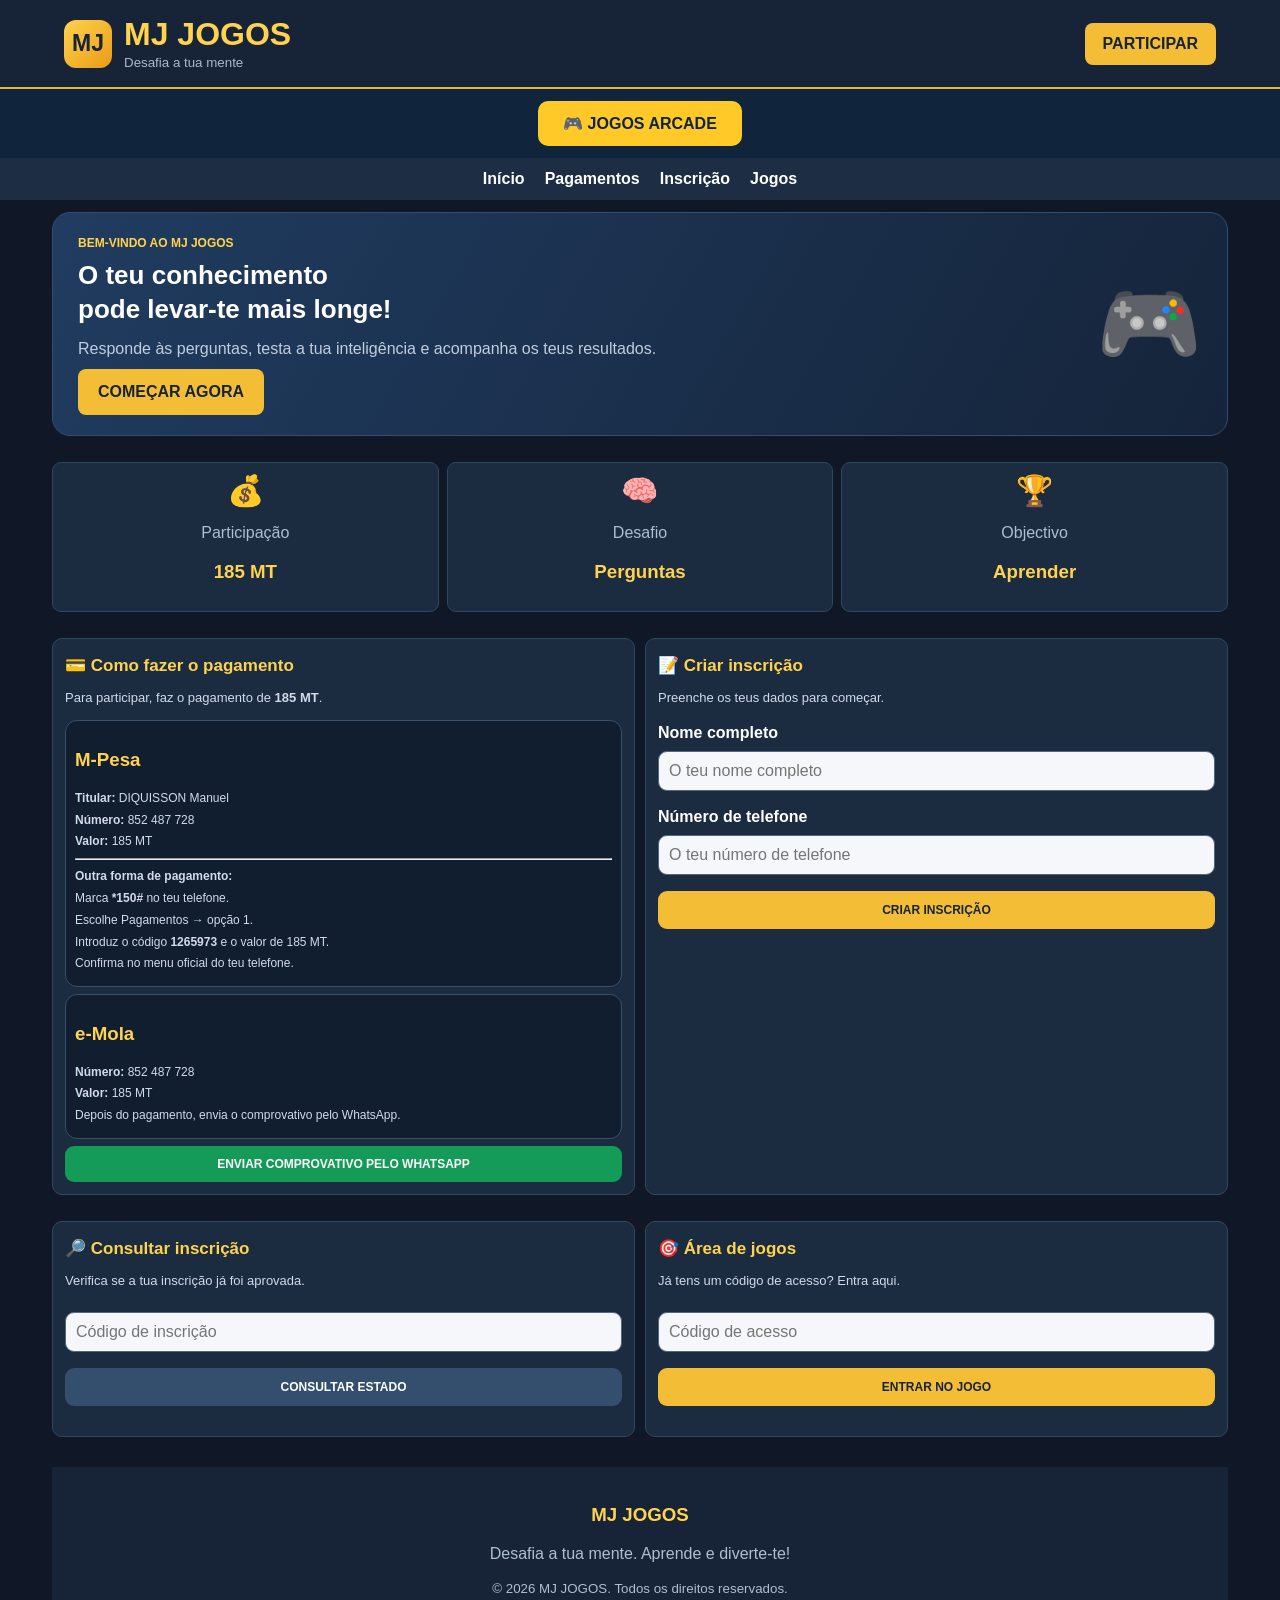
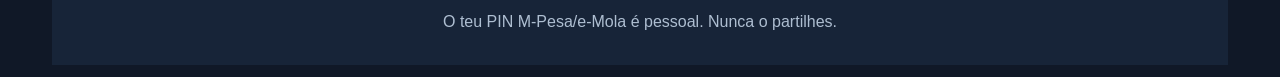
==== commit a29e43cf: "Update index.html" ====
--- a/public/index.html
+++ b/public/index.html
@@ -1,73 +1,137 @@
-<!DOCTYPE html><html lang="pt">
+<!DOCTYPE html>
+<html lang="pt">
 <head>
-<meta charset="UTF-8">
-<meta name="viewport" content="width=device-width, initial-scale=1.0">
-<title>MJ JOGOS</title>
-<style>
-*{box-sizing:border-box}
-body{margin:0;font-family:Arial,sans-serif;background:#101827;color:white;padding:15px}
-header{text-align:center;padding:25px 10px;background:#172b48;border-radius:15px;margin-bottom:18px}
-header h1{color:#ffd43b;margin:0;font-size:32px}
-header p{margin-bottom:0;color:#dce6f5}
-.container{max-width:650px;margin:auto}
-.panel{background:#1b293d;padding:20px;border-radius:14px;margin-bottom:16px}
-h2{color:#ffd43b;margin-top:0}
-label{display:block;margin:12px 0 6px}
-input{width:100%;padding:13px;border:0;border-radius:8px;font-size:16px;margin-bottom:8px}
-button,.whatsapp-btn{display:block;width:100%;padding:14px;background:#ffd43b;color:#172033;border:0;border-radius:8px;font-weight:bold;text-align:center;text-decoration:none;font-size:15px;margin-top:12px;cursor:pointer}
-.secondary{background:#314968;color:white;margin-bottom:8px}
-.payment-box{background:#263d59;padding:15px;border-radius:10px;margin-top:15px;overflow-wrap:anywhere}
-.payment-box h2{font-size:25px}
-.whatsapp-btn{background:#20c76a;color:white}
-.small{font-size:13px;color:#c6d2e1;line-height:1.5}
-#result,#status,#game{margin-top:15px;overflow-wrap:anywhere}
-footer{text-align:center;color:#9eabc0;font-size:12px;padding:15px}
-</style>
+  <meta charset="UTF-8">
+  <meta name="viewport" content="width=device-width, initial-scale=1.0">
+  <title>MJ JOGOS | Plataforma de Jogos</title>
+  <link rel="stylesheet" href="style.css">
 </head>
-<body><div class="container"><header>
-<h1>🎮 MJ JOGOS</h1>
-<p>Participa, responde e diverte-te!</p>
-</header><section class="panel">
-<h2>💳 Pagamento da participação</h2>
-<p>Para participar nos jogos, paga <strong>185 MT</strong>.</p><div class="payment-box">
-<h3>📱 M-Pesa</h3>
-<p>Número: <strong>852 487 728</strong></p>
-<p>Código de pagamento: <strong>1265973</strong></p>
-<p>Nome: <strong>DIQUISSON Manuel</strong></p>
-</div><div class="payment-box">
-<h3>📱 e-Mola</h3>
-<p>Número: <strong>852 487 728</strong></p>
-<p>Confirma os dados antes de concluir o pagamento.</p>
-</div><a class="whatsapp-btn" href="https://wa.me/258852487728?text=Ol%C3%A1%2C%20MJ%20Jogos.%20Quero%20confirmar%20o%20meu%20pagamento." target="_blank">
-CONTACTAR PELO WHATSAPP
-</a>
-</section><section class="panel" id="inscricao">
-<h2>📝 Criar inscrição</h2>
-<p>Depois de pagar 185 MT, preenche os teus dados para receber o código de acesso.</p><form id="form">
-<label>Nome completo</label>
-<input id="name" required maxlength="70" placeholder="O teu nome completo"><label>Número de telefone</label>
-<input id="phone" required maxlength="20" placeholder="O teu número de telefone">
+<body>
 
-<button type="submit">JÁ PAGUEI — CONFIRMAR E ENTRAR</button>
+<header class="topbar">
+  <div class="brand">
+    <div class="logo">MJ</div>
+    <div>
+      <h1>MJ JOGOS</h1>
+      <small>Desafia a tua mente</small>
+    </div>
+  </div>
+  <a href="#inscricao" class="login-btn">PARTICIPAR</a>
+</header>
 
-</form><div id="result"></div>
-</section><section class="panel">
-<h2>🔎 Consultar inscrição</h2>
-<p>Introduz o código da inscrição para consultar o acesso.</p>
-<input id="check" placeholder="Código da inscrição">
-<button id="checkBtn">CONSULTAR</button>
-<div id="status"></div>
-</section><section class="panel">
-<h2>🎯 Entrar nos jogos</h2>
-<p>Introduz o teu código de acesso.</p>
-<input id="gameCode" placeholder="Exemplo: MJ123ABC">
-<button id="playBtn">COMEÇAR A JOGAR</button>
-<div id="game"></div>
-</section><section class="panel">
-<h2>🕹️ Jogos de Arcádia</h2>
-<p>Descobre também os nossos jogos de diversão.</p>
-<a class="whatsapp-btn" href="/arcade.html">ABRIR JOGOS DE ARCÁDIA</a>
-</section><footer>
-MJ JOGOS © 2026 — Diverte-te com responsabilidade.
-</footer></div><script src="/app.js"></script></body>
+<div style="text-align:center;padding:12px;background:#10243c;">
+  <a href="arcade.html" style="display:inline-block;background:#ffc928;color:#10243c;padding:13px 25px;border-radius:10px;text-decoration:none;font-weight:bold;">
+    🎮 JOGOS ARCADE
+  </a>
+</div>
+
+<nav class="menu">
+  <a href="#inicio">Início</a>
+  <a href="#pagamento">Pagamentos</a>
+  <a href="#inscricao">Inscrição</a>
+  <a href="#jogo">Jogos</a>
+</nav>
+
+<main class="container">
+
+  <section class="hero" id="inicio">
+    <div>
+      <span class="badge">BEM-VINDO AO MJ JOGOS</span>
+      <h2>O teu conhecimento<br>pode levar-te mais longe!</h2>
+      <p>Responde às perguntas, testa a tua inteligência e acompanha os teus resultados.</p>
+      <a href="#inscricao" class="main-btn">COMEÇAR AGORA</a>
+    </div>
+    <div class="hero-icon">🎮</div>
+  </section>
+
+  <section class="info-grid">
+    <div class="info-card">
+      <span>💰</span>
+      <p>Participação</p>
+      <h3>185 MT</h3>
+    </div>
+    <div class="info-card">
+      <span>🧠</span>
+      <p>Desafio</p>
+      <h3>Perguntas</h3>
+    </div>
+    <div class="info-card">
+      <span>🏆</span>
+      <p>Objectivo</p>
+      <h3>Aprender</h3>
+    </div>
+  </section>
+
+  <section class="panel" id="pagamento">
+    <h2>💳 Como fazer o pagamento</h2>
+    <p>Para participar, faz o pagamento de <strong>185 MT</strong>.</p>
+
+    <div class="payment-box">
+      <h3>M-Pesa</h3>
+      <p><strong>Titular:</strong> DIQUISSON Manuel</p>
+      <p><strong>Número:</strong> 852 487 728</p>
+      <p><strong>Valor:</strong> 185 MT</p>
+      <hr>
+      <p><strong>Outra forma de pagamento:</strong></p>
+      <p>Marca <strong>*150#</strong> no teu telefone.</p>
+      <p>Escolhe Pagamentos → opção 1.</p>
+      <p>Introduz o código <strong>1265973</strong> e o valor de 185 MT.</p>
+      <p>Confirma no menu oficial do teu telefone.</p>
+    </div>
+
+    <div class="payment-box">
+      <h3>e-Mola</h3>
+      <p><strong>Número:</strong> 852 487 728</p>
+      <p><strong>Valor:</strong> 185 MT</p>
+      <p>Depois do pagamento, envia o comprovativo pelo WhatsApp.</p>
+    </div>
+
+    <a class="whatsapp-btn" href="https://wa.me/258852487728">
+      ENVIAR COMPROVATIVO PELO WHATSAPP
+    </a>
+  </section>
+
+  <section class="panel" id="inscricao">
+    <h2>📝 Criar inscrição</h2>
+    <p>Preenche os teus dados para começar.</p>
+
+    <form id="form">
+      <label>Nome completo</label>
+      <input id="name" required maxlength="70" placeholder="O teu nome completo">
+
+      <label>Número de telefone</label>
+      <input id="phone" required placeholder="O teu número de telefone">
+
+      <button type="submit">CRIAR INSCRIÇÃO</button>
+    </form>
+    <div id="result"></div>
+  </section>
+
+  <section class="panel">
+    <h2>🔎 Consultar inscrição</h2>
+    <p>Verifica se a tua inscrição já foi aprovada.</p>
+    <input id="check" placeholder="Código de inscrição">
+    <button id="checkBtn" class="secondary">CONSULTAR ESTADO</button>
+    <div id="status"></div>
+  </section>
+
+  <section class="panel" id="jogo">
+    <h2>🎯 Área de jogos</h2>
+    <p>Já tens um código de acesso? Entra aqui.</p>
+    <input id="gameCode" placeholder="Código de acesso">
+    <button id="playBtn">ENTRAR NO JOGO</button>
+    <div id="game"></div>
+  </section>
+
+  <footer>
+    <h3>MJ JOGOS</h3>
+    <p>Desafia a tua mente. Aprende e diverte-te!</p>
+    <small>© 2026 MJ JOGOS. Todos os direitos reservados.</small>
+    <p>O teu PIN M-Pesa/e-Mola é pessoal. Nunca o partilhes.</p>
+  </footer>
+
+</main>
+
+<script src="app.js"></script>
+</body>
   </html>
--- a/public/style.css
+++ b/public/style.css
@@ -0,0 +1,513 @@
+* {
+  box-sizing: border-box;
+  scroll-behavior: smooth;
+}
+
+body {
+  margin: 0;
+  font-family: Arial, sans-serif;
+  background: #101827;
+  color: white;
+}
+
+/* CABEÇALHO */
+
+.topbar {
+  background: #172438;
+  padding: 16px 5%;
+  display: flex;
+  align-items: center;
+  justify-content: space-between;
+  border-bottom: 2px solid #e9b52c;
+}
+
+.brand {
+  display: flex;
+  align-items: center;
+  gap: 12px;
+}
+
+.logo {
+  width: 48px;
+  height: 48px;
+  background: linear-gradient(135deg,#ffd34e,#e99b16);
+  color: #172438;
+  display: grid;
+  place-items: center;
+  border-radius: 12px;
+  font-size: 23px;
+  font-weight: bold;
+}
+
+.brand h1 {
+  margin: 0;
+  color: #ffd34e;
+}
+
+.brand small {
+  color: #aab8ca;
+}
+
+.login-btn {
+  background: #f3bd35;
+  color: #172438;
+  padding: 12px 18px;
+  border-radius: 8px;
+  text-decoration: none;
+  font-weight: bold;
+}
+
+/* MENU HORIZONTAL */
+
+.menu {
+  display: flex;
+  justify-content: center;
+  gap: 30px;
+  padding: 17px;
+  background: #1d2d43;
+  overflow-x: auto;
+}
+
+.menu a {
+  color: white;
+  text-decoration: none;
+  font-weight: bold;
+  white-space: nowrap;
+}
+
+.menu a:hover {
+  color: #ffd34e;
+}
+
+/* ESTRUTURA PRINCIPAL */
+
+.container {
+  max-width: 1150px;
+  margin: auto;
+  padding: 25px 18px;
+  display: grid;
+  grid-template-columns: repeat(2, minmax(0, 1fr));
+  gap: 20px;
+}
+
+.hero,
+.info-grid,
+#pagamento,
+#jogo,
+footer {
+  grid-column: 1 / -1;
+}
+
+/* DESTAQUE */
+
+.hero {
+  padding: 35px;
+  border-radius: 18px;
+  background: linear-gradient(120deg,#203c60,#15243a);
+  border: 1px solid #344e6e;
+  display: flex;
+  justify-content: space-between;
+  align-items: center;
+}
+
+.badge {
+  color: #ffd34e;
+  font-size: 12px;
+  font-weight: bold;
+}
+
+.hero h2 {
+  font-size: 34px;
+  line-height: 1.3;
+}
+
+.hero p {
+  color: #c1cede;
+  line-height: 1.7;
+}
+
+.hero-icon {
+  font-size: 85px;
+}
+
+.main-btn {
+  display: inline-block;
+  background: #f3bd35;
+  color: #172438;
+  padding: 14px 20px;
+  border-radius: 8px;
+  text-decoration: none;
+  font-weight: bold;
+}
+
+/* CARTÕES PRINCIPAIS */
+
+.info-grid {
+  display: grid;
+  grid-template-columns: repeat(3, 1fr);
+  gap: 18px;
+}
+
+.info-card {
+  background: #1b2b40;
+  border: 1px solid #304761;
+  border-radius: 14px;
+  padding: 22px;
+}
+
+.info-card span {
+  font-size: 30px;
+}
+
+.info-card p {
+  color: #aebed1;
+}
+
+.info-card h3 {
+  color: #ffd34e;
+}
+
+/* SECÇÕES */
+
+.panel {
+  background: #1b2b40;
+  border: 1px solid #304761;
+  border-radius: 15px;
+  padding: 23px;
+  min-width: 0;
+}
+
+.panel h2 {
+  color: #ffd34e;
+}
+
+.panel p {
+  color: #d1dbea;
+  line-height: 1.7;
+}
+
+/* PAGAMENTOS */
+
+.payment-box {
+  background: #111e30;
+  border: 1px solid #3b5069;
+  border-radius: 12px;
+  padding: 18px;
+  margin: 15px 0;
+}
+
+.payment-box h3 {
+  color: #ffd34e;
+}
+
+.whatsapp-btn {
+  display: block;
+  text-align: center;
+  background: #159b58;
+  color: white;
+  padding: 16px;
+  border-radius: 9px;
+  text-decoration: none;
+  font-weight: bold;
+}
+
+/* FORMULÁRIOS */
+
+label {
+  display: block;
+  margin-top: 17px;
+  font-weight: bold;
+}
+
+input {
+  width: 100%;
+  padding: 15px;
+  margin-top: 9px;
+  border: 1px solid #52677f;
+  border-radius: 9px;
+  background: #f5f7fa;
+  color: #172438;
+  font-size: 16px;
+}
+
+button {
+  width: 100%;
+  padding: 16px;
+  margin-top: 16px;
+  border: none;
+  border-radius: 9px;
+  background: #f3bd35;
+  color: #172438;
+  font-weight: bold;
+  cursor: pointer;
+}
+
+button.secondary {
+  background: #344e6d;
+  color: white;
+}
+
+#result,
+#status,
+#game {
+  margin-top: 18px;
+  overflow-wrap: anywhere;
+}
+
+/* RODAPÉ */
+
+footer {
+  text-align: center;
+  padding: 30px;
+  background: #172438;
+  color: #aebed1;
+}
+
+footer h3 {
+  color: #ffd34e;
+}
+
+/* TELEMÓVEIS */
+
+@media (max-width: 650px) {
+
+  .container {
+    grid-template-columns: 1fr;
+    padding: 14px;
+    gap: 15px;
+  }
+
+  .hero,
+  .info-grid,
+  #pagamento,
+  #jogo,
+  footer {
+    grid-column: 1;
+  }
+
+  .info-grid {
+    grid-template-columns: repeat(2, 1fr);
+  }
+
+  .hero {
+    padding: 22px;
+  }
+
+  .hero h2 {
+    font-size: 25px;
+  }
+
+  .hero-icon {
+    font-size: 50px;
+  }
+
+  .menu {
+    justify-content: flex-start;
+    gap: 22px;
+  }
+
+  .panel {
+    padding: 18px;
+  }
+}
+
+@media (max-width: 380px) {
+  .info-grid {
+    grid-template-columns: 1fr;
+  }
+
+  .hero-icon {
+    display: none;
+  }
+  }
+/* LAYOUT MAIS COMPACTO */
+.container {
+  max-width: 1200px;
+  padding: 12px;
+  gap: 12px;
+}
+
+.hero {
+  min-height: 190px;
+  padding: 20px 25px;
+  margin-bottom: 8px;
+}
+
+.hero h2 {
+  font-size: 26px;
+  margin: 8px 0;
+}
+
+.hero p {
+  margin: 7px 0;
+}
+
+.info-grid {
+  margin: 8px 0;
+  gap: 10px;
+}
+
+.info-card {
+  padding: 13px;
+  min-height: 85px;
+}
+
+.panel {
+  padding: 16px;
+  margin: 8px 0;
+}
+
+.panel h2 {
+  margin-bottom: 10px;
+  font-size: 19px;
+}
+
+.payment-box {
+  padding: 12px;
+  margin: 8px 0;
+}
+
+.payment-box p {
+  margin: 5px 0;
+}
+
+.menu {
+  padding: 12px;
+  gap: 20px;
+}
+
+footer {
+  padding: 18px;
+  margin-top: 12px;
+}
+/* NOVA ORGANIZACAO MJ JOGOS */
+
+.container {
+  display: grid;
+  grid-template-columns: repeat(2, minmax(0, 1fr));
+  gap: 10px;
+  padding: 12px;
+}
+
+.hero,
+.info-grid,
+footer {
+  grid-column: 1 / -1;
+}
+
+#pagamento,
+#inscricao,
+#jogo {
+  grid-column: auto;
+  min-width: 0;
+}
+
+.info-grid {
+  display: grid;
+  grid-template-columns: repeat(3, 1fr);
+  gap: 8px;
+}
+
+.info-card {
+  padding: 10px;
+  text-align: center;
+  border-radius: 9px;
+}
+
+.panel {
+  padding: 12px;
+  border-radius: 10px;
+}
+
+.panel h2 {
+  font-size: 17px;
+  margin-top: 4px;
+}
+
+.panel p {
+  font-size: 13px;
+  line-height: 1.4;
+}
+
+.payment-box {
+  padding: 9px;
+  margin: 7px 0;
+}
+
+.payment-box p {
+  margin: 5px 0;
+  font-size: 12px;
+}
+
+input {
+  padding: 10px;
+}
+
+button {
+  padding: 12px 7px;
+  font-size: 12px;
+}
+
+.whatsapp-btn {
+  padding: 11px 5px;
+  font-size: 12px;
+}
+
+@media(max-width:650px) {
+  .container {
+    grid-template-columns: repeat(2, minmax(0, 1fr));
+    gap: 8px;
+    padding: 9px;
+  }
+
+  .hero,
+  .info-grid,
+  footer {
+    grid-column: 1 / -1;
+  }
+
+  #pagamento,
+  #inscricao,
+  #jogo {
+    grid-column: auto;
+  }
+
+  .info-grid {
+    grid-template-columns: repeat(3, 1fr);
+  }
+
+  .info-card {
+    padding: 8px 4px;
+  }
+
+  .info-card span {
+    font-size: 21px;
+  }
+
+  .info-card p {
+    font-size: 10px;
+  }
+
+  .info-card h3 {
+    font-size: 12px;
+  }
+
+  .panel {
+    padding: 9px;
+  }
+
+  .panel h2 {
+    font-size: 14px;
+  }
+}
+
+@media(max-width:350px) {
+  .container {
+    gap: 6px;
+    padding: 6px;
+  }
+
+  .panel {
+    padding: 7px;
+  }
+}
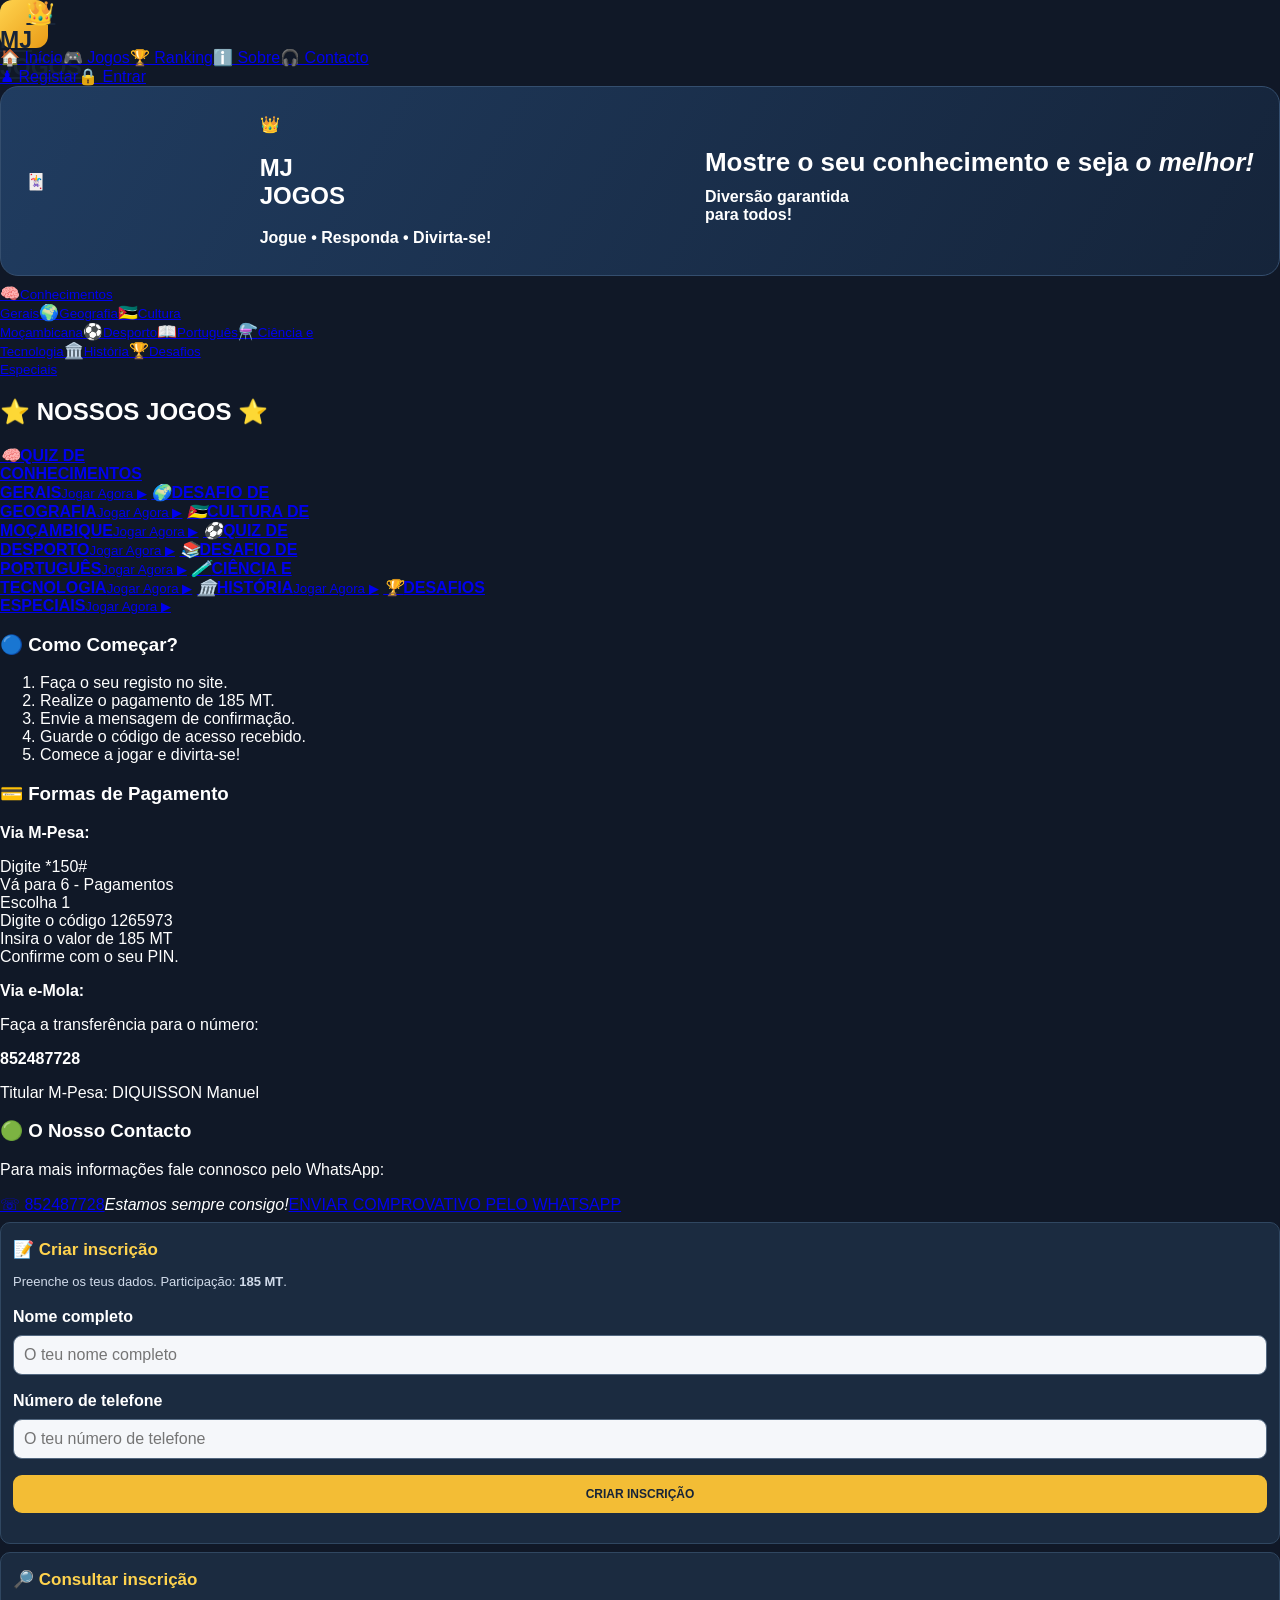
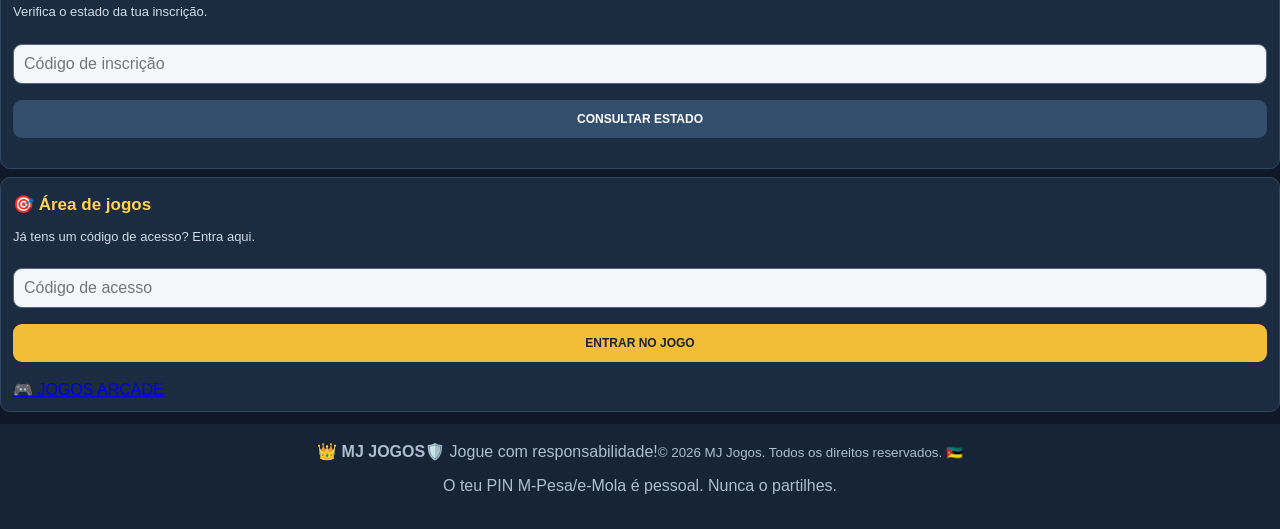
==== commit 357088a0: "Refactor index.html for improved layout and content Updated HTML structure and content for MJ JOGOS " ====
--- a/public/index.html
+++ b/public/index.html
@@ -1,137 +1,36 @@
-<!DOCTYPE html>
+<!doctype html>
 <html lang="pt">
 <head>
-  <meta charset="UTF-8">
-  <meta name="viewport" content="width=device-width, initial-scale=1.0">
-  <title>MJ JOGOS | Plataforma de Jogos</title>
-  <link rel="stylesheet" href="style.css">
+<meta charset="utf-8"><meta name="viewport" content="width=device-width,initial-scale=1">
+<title>MJ JOGOS</title><link rel="stylesheet" href="style.css">
 </head>
 <body>
-
-<header class="topbar">
-  <div class="brand">
-    <div class="logo">MJ</div>
-    <div>
-      <h1>MJ JOGOS</h1>
-      <small>Desafia a tua mente</small>
-    </div>
-  </div>
-  <a href="#inscricao" class="login-btn">PARTICIPAR</a>
+<header class="top">
+<a class="logo" href="#inicio">👑 <b>MJ JOGOS</b></a>
+<nav><a href="#inicio">🏠 Início</a><a href="#jogos">🎮 Jogos</a><a href="#ranking">🏆 Ranking</a><a href="#sobre">ℹ️ Sobre</a><a href="#contacto">🎧 Contacto</a></nav>
+<div class="actions"><a class="blue" href="#inscricao">♟ Registar</a><a class="yellow" href="#jogo">🔒 Entrar</a></div>
 </header>
-
-<div style="text-align:center;padding:12px;background:#10243c;">
-  <a href="arcade.html" style="display:inline-block;background:#ffc928;color:#10243c;padding:13px 25px;border-radius:10px;text-decoration:none;font-weight:bold;">
-    🎮 JOGOS ARCADE
-  </a>
-</div>
-
-<nav class="menu">
-  <a href="#inicio">Início</a>
-  <a href="#pagamento">Pagamentos</a>
-  <a href="#inscricao">Inscrição</a>
-  <a href="#jogo">Jogos</a>
-</nav>
-
-<main class="container">
-
-  <section class="hero" id="inicio">
-    <div>
-      <span class="badge">BEM-VINDO AO MJ JOGOS</span>
-      <h2>O teu conhecimento<br>pode levar-te mais longe!</h2>
-      <p>Responde às perguntas, testa a tua inteligência e acompanha os teus resultados.</p>
-      <a href="#inscricao" class="main-btn">COMEÇAR AGORA</a>
-    </div>
-    <div class="hero-icon">🎮</div>
-  </section>
-
-  <section class="info-grid">
-    <div class="info-card">
-      <span>💰</span>
-      <p>Participação</p>
-      <h3>185 MT</h3>
-    </div>
-    <div class="info-card">
-      <span>🧠</span>
-      <p>Desafio</p>
-      <h3>Perguntas</h3>
-    </div>
-    <div class="info-card">
-      <span>🏆</span>
-      <p>Objectivo</p>
-      <h3>Aprender</h3>
-    </div>
-  </section>
-
-  <section class="panel" id="pagamento">
-    <h2>💳 Como fazer o pagamento</h2>
-    <p>Para participar, faz o pagamento de <strong>185 MT</strong>.</p>
-
-    <div class="payment-box">
-      <h3>M-Pesa</h3>
-      <p><strong>Titular:</strong> DIQUISSON Manuel</p>
-      <p><strong>Número:</strong> 852 487 728</p>
-      <p><strong>Valor:</strong> 185 MT</p>
-      <hr>
-      <p><strong>Outra forma de pagamento:</strong></p>
-      <p>Marca <strong>*150#</strong> no teu telefone.</p>
-      <p>Escolhe Pagamentos → opção 1.</p>
-      <p>Introduz o código <strong>1265973</strong> e o valor de 185 MT.</p>
-      <p>Confirma no menu oficial do teu telefone.</p>
-    </div>
-
-    <div class="payment-box">
-      <h3>e-Mola</h3>
-      <p><strong>Número:</strong> 852 487 728</p>
-      <p><strong>Valor:</strong> 185 MT</p>
-      <p>Depois do pagamento, envia o comprovativo pelo WhatsApp.</p>
-    </div>
-
-    <a class="whatsapp-btn" href="https://wa.me/258852487728">
-      ENVIAR COMPROVATIVO PELO WHATSAPP
-    </a>
-  </section>
-
-  <section class="panel" id="inscricao">
-    <h2>📝 Criar inscrição</h2>
-    <p>Preenche os teus dados para começar.</p>
-
-    <form id="form">
-      <label>Nome completo</label>
-      <input id="name" required maxlength="70" placeholder="O teu nome completo">
-
-      <label>Número de telefone</label>
-      <input id="phone" required placeholder="O teu número de telefone">
-
-      <button type="submit">CRIAR INSCRIÇÃO</button>
-    </form>
-    <div id="result"></div>
-  </section>
-
-  <section class="panel">
-    <h2>🔎 Consultar inscrição</h2>
-    <p>Verifica se a tua inscrição já foi aprovada.</p>
-    <input id="check" placeholder="Código de inscrição">
-    <button id="checkBtn" class="secondary">CONSULTAR ESTADO</button>
-    <div id="status"></div>
-  </section>
-
-  <section class="panel" id="jogo">
-    <h2>🎯 Área de jogos</h2>
-    <p>Já tens um código de acesso? Entra aqui.</p>
-    <input id="gameCode" placeholder="Código de acesso">
-    <button id="playBtn">ENTRAR NO JOGO</button>
-    <div id="game"></div>
-  </section>
-
-  <footer>
-    <h3>MJ JOGOS</h3>
-    <p>Desafia a tua mente. Aprende e diverte-te!</p>
-    <small>© 2026 MJ JOGOS. Todos os direitos reservados.</small>
-    <p>O teu PIN M-Pesa/e-Mola é pessoal. Nunca o partilhes.</p>
-  </footer>
-
-</main>
-
-<script src="app.js"></script>
-</body>
-  </html>
+<main class="wrap">
+<section class="hero" id="inicio"><div class="joker">🃏</div><div class="hero-brand"><div>👑</div><h1><span>MJ</span><br>JOGOS</h1><b>Jogue • Responda • Divirta-se!</b></div><div class="slogan"><h2>Mostre o seu conhecimento e seja <em>o melhor!</em></h2><strong>Diversão garantida<br>para todos!</strong></div></section>
+<section class="categories"><a href="#jogos">🧠<small>Conhecimentos<br>Gerais</small></a><a href="#jogos">🌍<small>Geografia</small></a><a href="#jogos">🇲🇿<small>Cultura<br>Moçambicana</small></a><a href="#jogos">⚽<small>Desporto</small></a><a href="#jogos">📖<small>Português</small></a><a href="#jogos">⚗️<small>Ciência e<br>Tecnologia</small></a><a href="#jogos">🏛️<small>História</small></a><a href="#jogos">🏆<small>Desafios<br>Especiais</small></a></section>
+<section id="jogos" class="games"><h2>⭐ NOSSOS JOGOS ⭐</h2><div class="cards">
+<a href="#jogo" class="card c1"><i>🧠</i><b>QUIZ DE<br>CONHECIMENTOS<br>GERAIS</b><small>Jogar Agora ▶</small></a>
+<a href="#jogo" class="card c2"><i>🌍</i><b>DESAFIO DE<br>GEOGRAFIA</b><small>Jogar Agora ▶</small></a>
+<a href="#jogo" class="card c3"><i>🇲🇿</i><b>CULTURA DE<br>MOÇAMBIQUE</b><small>Jogar Agora ▶</small></a>
+<a href="#jogo" class="card c4"><i>⚽</i><b>QUIZ DE<br>DESPORTO</b><small>Jogar Agora ▶</small></a>
+<a href="#jogo" class="card c5"><i>📚</i><b>DESAFIO DE<br>PORTUGUÊS</b><small>Jogar Agora ▶</small></a>
+<a href="#jogo" class="card c6"><i>🧪</i><b>CIÊNCIA E<br>TECNOLOGIA</b><small>Jogar Agora ▶</small></a>
+<a href="#jogo" class="card c7"><i>🏛️</i><b>HISTÓRIA</b><small>Jogar Agora ▶</small></a>
+<a href="#jogo" class="card c8"><i>🏆</i><b>DESAFIOS<br>ESPECIAIS</b><small>Jogar Agora ▶</small></a></div></section>
+<section class="info" id="sobre">
+<div><h3>🔵 Como Começar?</h3><ol><li>Faça o seu registo no site.</li><li>Realize o pagamento de 185 MT.</li><li>Envie a mensagem de confirmação.</li><li>Guarde o código de acesso recebido.</li><li>Comece a jogar e divirta-se!</li></ol></div>
+<div id="pagamento"><h3>💳 Formas de Pagamento</h3><div class="paygrid"><article><b class="green">Via M-Pesa:</b><p>Digite *150#<br>Vá para 6 - Pagamentos<br>Escolha 1<br>Digite o código 1265973<br>Insira o valor de 185 MT<br>Confirme com o seu PIN.</p></article><article><b class="orange">Via e-Mola:</b><p>Faça a transferência para o número:</p><strong class="number">852487728</strong></article></div><p>Titular M-Pesa: DIQUISSON Manuel</p></div>
+<div id="contacto"><h3>🟢 O Nosso Contacto</h3><p>Para mais informações fale connosco pelo WhatsApp:</p><a class="whatsapp" href="https://wa.me/258852487728">☏ 852487728</a><em>Estamos sempre consigo!</em><a class="proof" href="https://wa.me/258852487728">ENVIAR COMPROVATIVO PELO WHATSAPP</a></div>
+</section>
+<section class="forms">
+<section class="panel" id="inscricao"><h2>📝 Criar inscrição</h2><p>Preenche os teus dados. Participação: <b>185 MT</b>.</p><form id="form"><label>Nome completo</label><input id="name" required maxlength="70" placeholder="O teu nome completo"><label>Número de telefone</label><input id="phone" required placeholder="O teu número de telefone"><button type="submit">CRIAR INSCRIÇÃO</button></form><div id="result"></div></section>
+<section class="panel"><h2>🔎 Consultar inscrição</h2><p>Verifica o estado da tua inscrição.</p><input id="check" placeholder="Código de inscrição"><button id="checkBtn" class="secondary">CONSULTAR ESTADO</button><div id="status"></div></section>
+<section class="panel" id="jogo"><h2>🎯 Área de jogos</h2><p>Já tens um código de acesso? Entra aqui.</p><input id="gameCode" placeholder="Código de acesso"><button id="playBtn">ENTRAR NO JOGO</button><div id="game"></div><a class="arcade" href="arcade.html">🎮 JOGOS ARCADE</a></section>
+</section>
+<footer><b>👑 MJ JOGOS</b><span>🛡️ Jogue com responsabilidade!</span><small>© 2026 MJ Jogos. Todos os direitos reservados. 🇲🇿</small><p>O teu PIN M-Pesa/e-Mola é pessoal. Nunca o partilhes.</p></footer>
+</main><script src="app.js"></script></body></html>
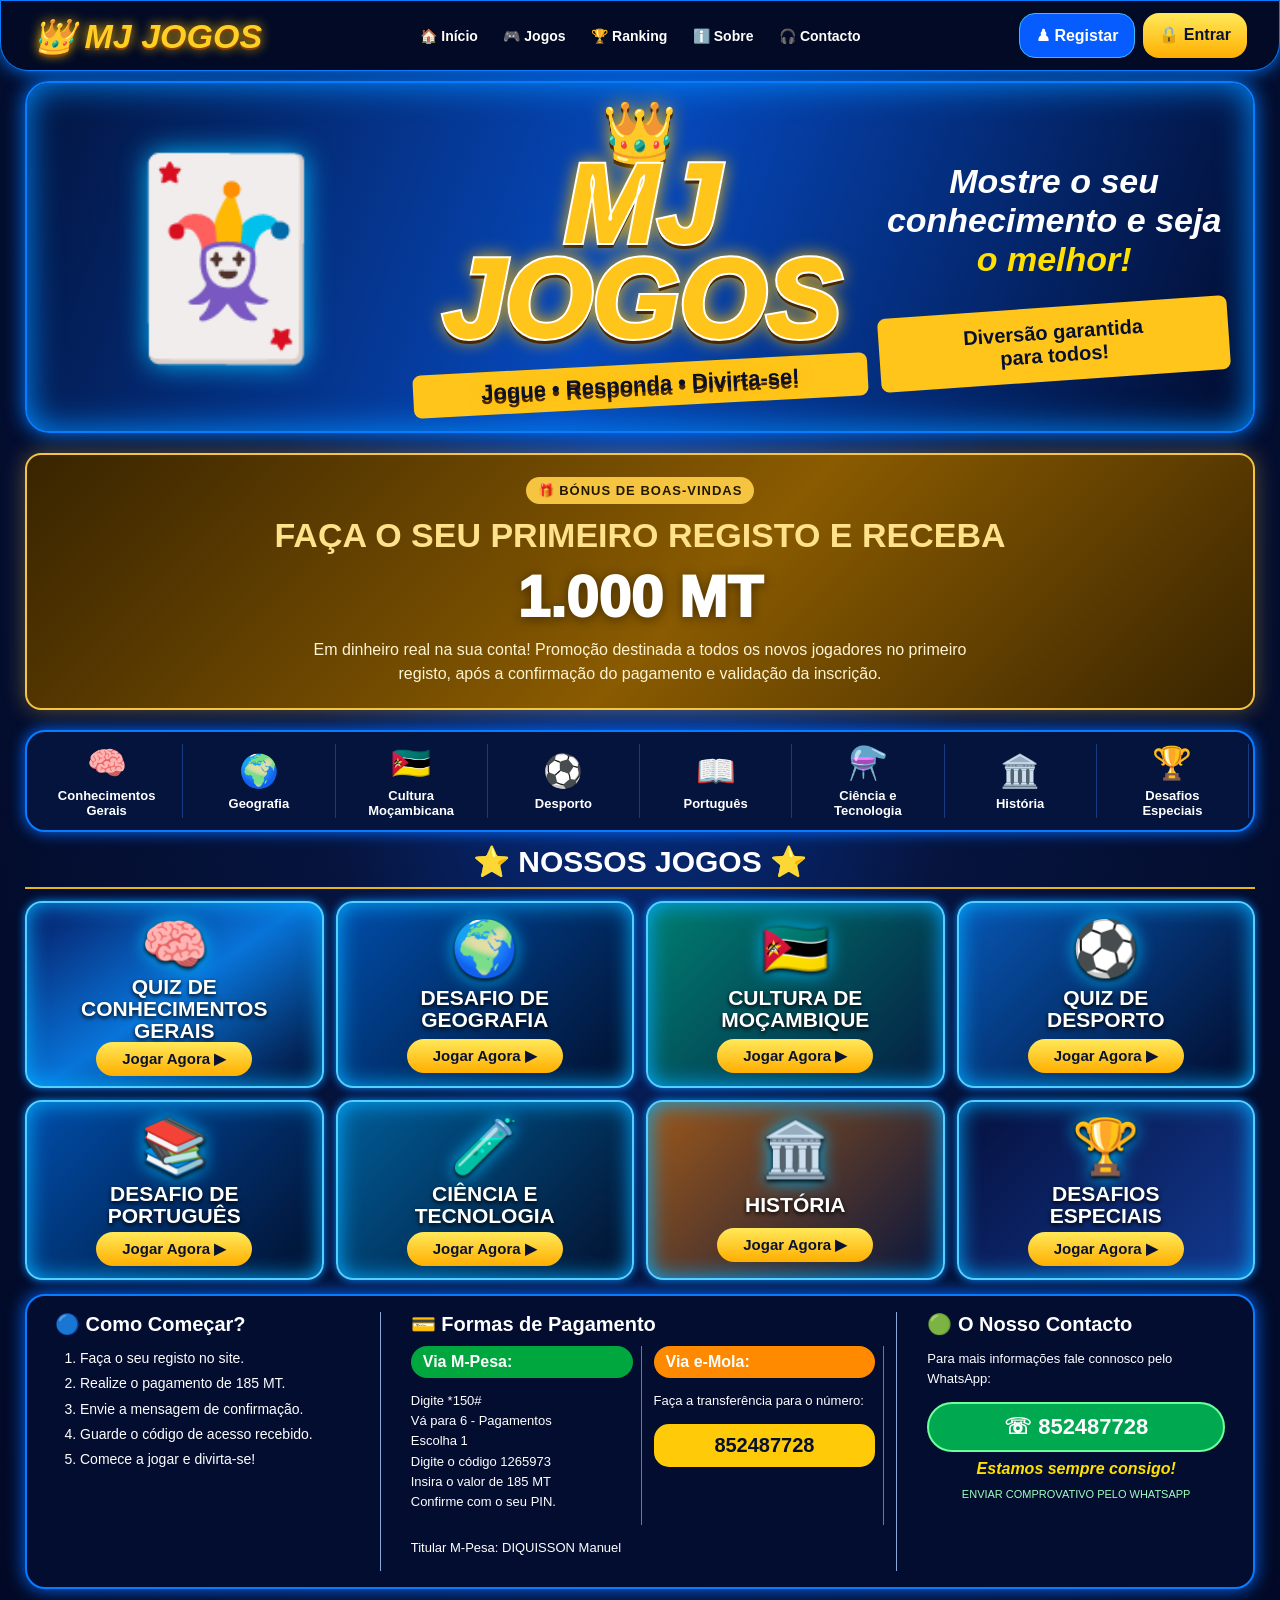
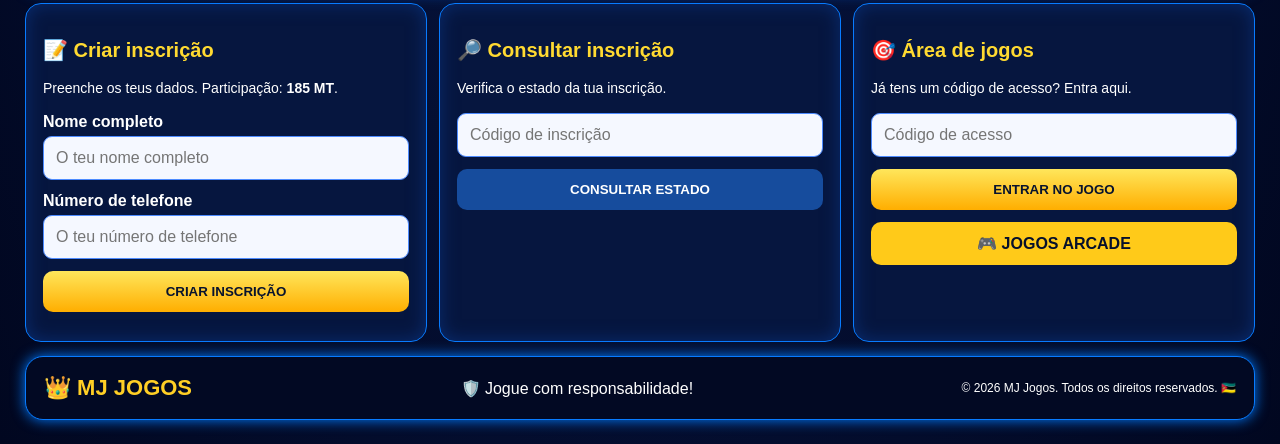
==== commit f4dafea8: "Update index.html" ====
--- a/public/index.html
+++ b/public/index.html
@@ -3,6 +3,13 @@
 <head>
 <meta charset="utf-8"><meta name="viewport" content="width=device-width,initial-scale=1">
 <title>MJ JOGOS</title><link rel="stylesheet" href="style.css">
+<style>
+.welcome-bonus{margin:20px 0;padding:22px 18px;text-align:center;border:2px solid #f5c542;border-radius:16px;background:linear-gradient(135deg,#382400,#8a5b00 55%,#382400);box-shadow:0 0 22px rgba(245,197,66,.35);color:#fff}
+.welcome-bonus .bonus-tag{display:inline-block;padding:6px 12px;border-radius:30px;background:#f5c542;color:#241700;font-weight:900;font-size:13px;letter-spacing:1px}
+.welcome-bonus h2{margin:12px 0 6px;color:#ffe28a;font-size:clamp(23px,5vw,34px);font-weight:900}
+.welcome-bonus .bonus-amount{display:block;margin:8px 0;color:#fff;font-size:clamp(38px,9vw,58px);font-weight:1000;text-shadow:0 2px 12px rgba(0,0,0,.45)}
+.welcome-bonus p{margin:7px auto 0;max-width:700px;line-height:1.5;color:#fff4d2}
+</style>
 </head>
 <body>
 <header class="top">
@@ -12,6 +19,14 @@
 </header>
 <main class="wrap">
 <section class="hero" id="inicio"><div class="joker">🃏</div><div class="hero-brand"><div>👑</div><h1><span>MJ</span><br>JOGOS</h1><b>Jogue • Responda • Divirta-se!</b></div><div class="slogan"><h2>Mostre o seu conhecimento e seja <em>o melhor!</em></h2><strong>Diversão garantida<br>para todos!</strong></div></section>
+
+<section class="welcome-bonus" aria-label="Bónus de primeiro registo">
+<div class="bonus-tag">🎁 BÓNUS DE BOAS-VINDAS</div>
+<h2>FAÇA O SEU PRIMEIRO REGISTO E RECEBA</h2>
+<span class="bonus-amount">1.000 MT</span>
+<p>Em dinheiro real na sua conta! Promoção destinada a todos os novos jogadores no primeiro registo, após a confirmação do pagamento e validação da inscrição.</p>
+</section>
+
 <section class="categories"><a href="#jogos">🧠<small>Conhecimentos<br>Gerais</small></a><a href="#jogos">🌍<small>Geografia</small></a><a href="#jogos">🇲🇿<small>Cultura<br>Moçambicana</small></a><a href="#jogos">⚽<small>Desporto</small></a><a href="#jogos">📖<small>Português</small></a><a href="#jogos">⚗️<small>Ciência e<br>Tecnologia</small></a><a href="#jogos">🏛️<small>História</small></a><a href="#jogos">🏆<small>Desafios<br>Especiais</small></a></section>
 <section id="jogos" class="games"><h2>⭐ NOSSOS JOGOS ⭐</h2><div class="cards">
 <a href="#jogo" class="card c1"><i>🧠</i><b>QUIZ DE<br>CONHECIMENTOS<br>GERAIS</b><small>Jogar Agora ▶</small></a>
--- a/public/style.css
+++ b/public/style.css
@@ -1,513 +1 @@
-* {
-  box-sizing: border-box;
-  scroll-behavior: smooth;
-}
-
-body {
-  margin: 0;
-  font-family: Arial, sans-serif;
-  background: #101827;
-  color: white;
-}
-
-/* CABEÇALHO */
-
-.topbar {
-  background: #172438;
-  padding: 16px 5%;
-  display: flex;
-  align-items: center;
-  justify-content: space-between;
-  border-bottom: 2px solid #e9b52c;
-}
-
-.brand {
-  display: flex;
-  align-items: center;
-  gap: 12px;
-}
-
-.logo {
-  width: 48px;
-  height: 48px;
-  background: linear-gradient(135deg,#ffd34e,#e99b16);
-  color: #172438;
-  display: grid;
-  place-items: center;
-  border-radius: 12px;
-  font-size: 23px;
-  font-weight: bold;
-}
-
-.brand h1 {
-  margin: 0;
-  color: #ffd34e;
-}
-
-.brand small {
-  color: #aab8ca;
-}
-
-.login-btn {
-  background: #f3bd35;
-  color: #172438;
-  padding: 12px 18px;
-  border-radius: 8px;
-  text-decoration: none;
-  font-weight: bold;
-}
-
-/* MENU HORIZONTAL */
-
-.menu {
-  display: flex;
-  justify-content: center;
-  gap: 30px;
-  padding: 17px;
-  background: #1d2d43;
-  overflow-x: auto;
-}
-
-.menu a {
-  color: white;
-  text-decoration: none;
-  font-weight: bold;
-  white-space: nowrap;
-}
-
-.menu a:hover {
-  color: #ffd34e;
-}
-
-/* ESTRUTURA PRINCIPAL */
-
-.container {
-  max-width: 1150px;
-  margin: auto;
-  padding: 25px 18px;
-  display: grid;
-  grid-template-columns: repeat(2, minmax(0, 1fr));
-  gap: 20px;
-}
-
-.hero,
-.info-grid,
-#pagamento,
-#jogo,
-footer {
-  grid-column: 1 / -1;
-}
-
-/* DESTAQUE */
-
-.hero {
-  padding: 35px;
-  border-radius: 18px;
-  background: linear-gradient(120deg,#203c60,#15243a);
-  border: 1px solid #344e6e;
-  display: flex;
-  justify-content: space-between;
-  align-items: center;
-}
-
-.badge {
-  color: #ffd34e;
-  font-size: 12px;
-  font-weight: bold;
-}
-
-.hero h2 {
-  font-size: 34px;
-  line-height: 1.3;
-}
-
-.hero p {
-  color: #c1cede;
-  line-height: 1.7;
-}
-
-.hero-icon {
-  font-size: 85px;
-}
-
-.main-btn {
-  display: inline-block;
-  background: #f3bd35;
-  color: #172438;
-  padding: 14px 20px;
-  border-radius: 8px;
-  text-decoration: none;
-  font-weight: bold;
-}
-
-/* CARTÕES PRINCIPAIS */
-
-.info-grid {
-  display: grid;
-  grid-template-columns: repeat(3, 1fr);
-  gap: 18px;
-}
-
-.info-card {
-  background: #1b2b40;
-  border: 1px solid #304761;
-  border-radius: 14px;
-  padding: 22px;
-}
-
-.info-card span {
-  font-size: 30px;
-}
-
-.info-card p {
-  color: #aebed1;
-}
-
-.info-card h3 {
-  color: #ffd34e;
-}
-
-/* SECÇÕES */
-
-.panel {
-  background: #1b2b40;
-  border: 1px solid #304761;
-  border-radius: 15px;
-  padding: 23px;
-  min-width: 0;
-}
-
-.panel h2 {
-  color: #ffd34e;
-}
-
-.panel p {
-  color: #d1dbea;
-  line-height: 1.7;
-}
-
-/* PAGAMENTOS */
-
-.payment-box {
-  background: #111e30;
-  border: 1px solid #3b5069;
-  border-radius: 12px;
-  padding: 18px;
-  margin: 15px 0;
-}
-
-.payment-box h3 {
-  color: #ffd34e;
-}
-
-.whatsapp-btn {
-  display: block;
-  text-align: center;
-  background: #159b58;
-  color: white;
-  padding: 16px;
-  border-radius: 9px;
-  text-decoration: none;
-  font-weight: bold;
-}
-
-/* FORMULÁRIOS */
-
-label {
-  display: block;
-  margin-top: 17px;
-  font-weight: bold;
-}
-
-input {
-  width: 100%;
-  padding: 15px;
-  margin-top: 9px;
-  border: 1px solid #52677f;
-  border-radius: 9px;
-  background: #f5f7fa;
-  color: #172438;
-  font-size: 16px;
-}
-
-button {
-  width: 100%;
-  padding: 16px;
-  margin-top: 16px;
-  border: none;
-  border-radius: 9px;
-  background: #f3bd35;
-  color: #172438;
-  font-weight: bold;
-  cursor: pointer;
-}
-
-button.secondary {
-  background: #344e6d;
-  color: white;
-}
-
-#result,
-#status,
-#game {
-  margin-top: 18px;
-  overflow-wrap: anywhere;
-}
-
-/* RODAPÉ */
-
-footer {
-  text-align: center;
-  padding: 30px;
-  background: #172438;
-  color: #aebed1;
-}
-
-footer h3 {
-  color: #ffd34e;
-}
-
-/* TELEMÓVEIS */
-
-@media (max-width: 650px) {
-
-  .container {
-    grid-template-columns: 1fr;
-    padding: 14px;
-    gap: 15px;
-  }
-
-  .hero,
-  .info-grid,
-  #pagamento,
-  #jogo,
-  footer {
-    grid-column: 1;
-  }
-
-  .info-grid {
-    grid-template-columns: repeat(2, 1fr);
-  }
-
-  .hero {
-    padding: 22px;
-  }
-
-  .hero h2 {
-    font-size: 25px;
-  }
-
-  .hero-icon {
-    font-size: 50px;
-  }
-
-  .menu {
-    justify-content: flex-start;
-    gap: 22px;
-  }
-
-  .panel {
-    padding: 18px;
-  }
-}
-
-@media (max-width: 380px) {
-  .info-grid {
-    grid-template-columns: 1fr;
-  }
-
-  .hero-icon {
-    display: none;
-  }
-  }
-/* LAYOUT MAIS COMPACTO */
-.container {
-  max-width: 1200px;
-  padding: 12px;
-  gap: 12px;
-}
-
-.hero {
-  min-height: 190px;
-  padding: 20px 25px;
-  margin-bottom: 8px;
-}
-
-.hero h2 {
-  font-size: 26px;
-  margin: 8px 0;
-}
-
-.hero p {
-  margin: 7px 0;
-}
-
-.info-grid {
-  margin: 8px 0;
-  gap: 10px;
-}
-
-.info-card {
-  padding: 13px;
-  min-height: 85px;
-}
-
-.panel {
-  padding: 16px;
-  margin: 8px 0;
-}
-
-.panel h2 {
-  margin-bottom: 10px;
-  font-size: 19px;
-}
-
-.payment-box {
-  padding: 12px;
-  margin: 8px 0;
-}
-
-.payment-box p {
-  margin: 5px 0;
-}
-
-.menu {
-  padding: 12px;
-  gap: 20px;
-}
-
-footer {
-  padding: 18px;
-  margin-top: 12px;
-}
-/* NOVA ORGANIZACAO MJ JOGOS */
-
-.container {
-  display: grid;
-  grid-template-columns: repeat(2, minmax(0, 1fr));
-  gap: 10px;
-  padding: 12px;
-}
-
-.hero,
-.info-grid,
-footer {
-  grid-column: 1 / -1;
-}
-
-#pagamento,
-#inscricao,
-#jogo {
-  grid-column: auto;
-  min-width: 0;
-}
-
-.info-grid {
-  display: grid;
-  grid-template-columns: repeat(3, 1fr);
-  gap: 8px;
-}
-
-.info-card {
-  padding: 10px;
-  text-align: center;
-  border-radius: 9px;
-}
-
-.panel {
-  padding: 12px;
-  border-radius: 10px;
-}
-
-.panel h2 {
-  font-size: 17px;
-  margin-top: 4px;
-}
-
-.panel p {
-  font-size: 13px;
-  line-height: 1.4;
-}
-
-.payment-box {
-  padding: 9px;
-  margin: 7px 0;
-}
-
-.payment-box p {
-  margin: 5px 0;
-  font-size: 12px;
-}
-
-input {
-  padding: 10px;
-}
-
-button {
-  padding: 12px 7px;
-  font-size: 12px;
-}
-
-.whatsapp-btn {
-  padding: 11px 5px;
-  font-size: 12px;
-}
-
-@media(max-width:650px) {
-  .container {
-    grid-template-columns: repeat(2, minmax(0, 1fr));
-    gap: 8px;
-    padding: 9px;
-  }
-
-  .hero,
-  .info-grid,
-  footer {
-    grid-column: 1 / -1;
-  }
-
-  #pagamento,
-  #inscricao,
-  #jogo {
-    grid-column: auto;
-  }
-
-  .info-grid {
-    grid-template-columns: repeat(3, 1fr);
-  }
-
-  .info-card {
-    padding: 8px 4px;
-  }
-
-  .info-card span {
-    font-size: 21px;
-  }
-
-  .info-card p {
-    font-size: 10px;
-  }
-
-  .info-card h3 {
-    font-size: 12px;
-  }
-
-  .panel {
-    padding: 9px;
-  }
-
-  .panel h2 {
-    font-size: 14px;
-  }
-}
-
-@media(max-width:350px) {
-  .container {
-    gap: 6px;
-    padding: 6px;
-  }
-
-  .panel {
-    padding: 7px;
-  }
-}
+*{box-sizing:border-box;scroll-behavior:smooth}body{margin:0;background:#020b2b;color:#fff;font-family:Arial,sans-serif;background-image:radial-gradient(ellipse at 50% 15%,#063eaa 0,#06143e 40%,#010720 100%)}a{color:inherit;text-decoration:none}.top{position:sticky;top:0;z-index:5;display:flex;align-items:center;justify-content:space-between;gap:16px;padding:12px 2.5%;background:#020a25;border:1px solid #087dff;border-radius:0 0 28px 28px;box-shadow:0 0 18px #007bff}.logo{font-size:clamp(20px,3vw,34px);font-style:italic;color:#ffcf24;text-shadow:0 2px 0 #8b3d00,0 0 12px #ffbf00;white-space:nowrap}.top nav{display:flex;gap:clamp(8px,2vw,28px);font-weight:bold}.top nav a{font-size:14px;text-align:center}.actions{display:flex;gap:8px}.actions a{padding:12px 16px;border-radius:16px;font-weight:bold;white-space:nowrap}.blue{background:#075cff;border:1px solid #39baff}.yellow,.card small{background:linear-gradient(#ffe95a,#ffae00);color:#081333}.wrap{max-width:1250px;margin:auto;padding:10px}.hero{min-height:320px;display:grid;grid-template-columns:1fr 1.3fr 1fr;align-items:center;gap:12px;padding:24px;border:2px solid #087cff;border-radius:24px;background:linear-gradient(110deg,#03143f,#0649bd 48%,#020b2d);box-shadow:inset 0 0 35px #008cff,0 0 20px #007bff;overflow:hidden}.joker{font-size:clamp(90px,17vw,190px);text-align:center;filter:drop-shadow(0 0 14px #00baff)}.hero-brand{text-align:center;line-height:.85;text-shadow:0 4px 0 #4b2800,0 0 18px #ffbd00}.hero-brand>div{font-size:60px}.hero-brand h1{font-size:clamp(58px,9vw,112px);margin:0;color:#ffc51b;font-weight:1000;font-style:italic;-webkit-text-stroke:2px #fff}.hero-brand h1 br{color:white}.hero-brand b{display:block;background:#ffc51b;color:#09102d;padding:12px 8px;border-radius:8px;font-size:clamp(14px,2vw,22px);transform:rotate(-3deg);margin-top:16px}.slogan{text-align:center}.slogan h2{font-size:clamp(20px,3vw,34px);font-style:italic}.slogan em{color:#ffe000}.slogan strong{display:block;background:#ffc51b;color:#07102e;padding:14px;border-radius:8px;transform:rotate(-4deg);font-size:20px}.categories{display:grid;grid-template-columns:repeat(8,1fr);margin:12px 0;padding:12px 4px;background:#04143d;border:2px solid #087bff;border-radius:20px;box-shadow:0 0 15px #006bff}.categories a{display:flex;flex-direction:column;align-items:center;justify-content:center;gap:6px;text-align:center;font-size:32px;border-right:1px solid #173a81}.categories small{font-size:13px;font-weight:bold}.games h2{text-align:center;font-size:30px;margin:12px 0;border-bottom:2px solid #e5b51b;padding-bottom:8px}.games h2:first-letter{color:#ffce18}.cards{display:grid;grid-template-columns:repeat(4,1fr);gap:12px}.card{min-height:180px;border:2px solid #55cfff;border-radius:17px;display:flex;flex-direction:column;align-items:center;justify-content:space-around;text-align:center;padding:10px;background:linear-gradient(145deg,#061b64,#0874d9 50%,#020a2c);box-shadow:inset 0 0 22px #00aaff,0 0 8px #008cff;text-shadow:0 2px 4px #000}.card i{font-size:54px;font-style:normal;filter:drop-shadow(0 0 9px #00baff)}.card b{font-size:clamp(15px,2vw,21px);line-height:1.05}.card small{font-size:15px;font-weight:bold;border-radius:22px;padding:8px 26px;text-shadow:none}.c2,.c5{background:linear-gradient(135deg,#004eaa,#02102d)}.c3{background:linear-gradient(135deg,#007e70,#051d42)}.c4{background:linear-gradient(135deg,#0758b6,#020b2b)}.c6{background:linear-gradient(135deg,#005d98,#03102d)}.c7{background:linear-gradient(135deg,#9c581b,#07153d)}.c8{background:linear-gradient(135deg,#06103e,#123a91)}.info{display:grid;grid-template-columns:1.05fr 1.55fr 1fr;gap:18px;margin:14px 0;padding:16px;background:#030d30;border:2px solid #087bff;border-radius:20px;box-shadow:0 0 18px #006bff}.info>div{padding:0 12px;border-right:1px solid #8aa8db}.info>div:last-child{border:0}.info h3{margin:0 0 10px;font-size:20px}.info ol{padding-left:25px;margin:0;line-height:1.8;font-size:14px}.paygrid{display:grid;grid-template-columns:1fr 1fr;gap:12px}.paygrid article{border-right:1px solid #607ab0;padding-right:8px}.paygrid p,.info p{font-size:13px;line-height:1.55}.green,.orange{display:block;border-radius:18px;padding:7px 12px}.green{background:#00a73f}.orange{background:#ff8a00}.number{display:block;background:#ffca08;color:#06102c;text-align:center;border-radius:15px;padding:10px;font-size:20px}.whatsapp{display:block;background:#00a94f;border:2px solid #6dff9a;border-radius:25px;text-align:center;padding:10px;font-size:22px;font-weight:bold}.info em{display:block;text-align:center;color:#ffe000;margin-top:8px;font-weight:bold}.proof{display:block;margin-top:10px;text-align:center;color:#9fffc0;font-size:11px}.forms{display:grid;grid-template-columns:repeat(3,1fr);gap:12px}.panel{background:#06163f;border:1px solid #087bff;border-radius:16px;padding:17px;box-shadow:inset 0 0 18px #092c70;min-width:0}.panel h2{color:#ffda31;font-size:20px}.panel p{font-size:14px;line-height:1.5}label{display:block;margin:12px 0 5px;font-weight:bold}input{width:100%;padding:12px;border-radius:9px;border:1px solid #4d8bff;background:#f5f8ff;color:#08132e;font-size:16px}button{width:100%;padding:13px;margin-top:12px;border:0;border-radius:10px;background:linear-gradient(#ffe65b,#ffae00);color:#08132e;font-weight:bold;cursor:pointer}.secondary{background:#164c9d;color:white}#result,#status,#game{margin-top:12px;overflow-wrap:anywhere}.arcade{display:block;margin-top:12px;text-align:center;padding:12px;background:#ffca19;color:#06102c;border-radius:10px;font-weight:bold}footer{margin:14px 0;padding:18px;display:flex;align-items:center;justify-content:space-between;gap:12px;background:#020923;border:1px solid #087bff;border-radius:18px;box-shadow:0 0 14px #007bff}footer b{color:#ffcf25;font-size:22px}footer small{font-size:12px}footer p{display:none}@media(max-width:760px){.top{flex-wrap:wrap;justify-content:center}.top nav{order:3;width:100%;justify-content:space-around;overflow:auto}.top nav a{font-size:11px}.actions a{padding:9px 11px;font-size:12px}.hero{grid-template-columns:.65fr 1.4fr;min-height:230px;padding:12px}.joker{font-size:90px}.hero-brand>div{font-size:38px}.hero-brand h1{font-size:58px}.slogan{grid-column:1/-1;display:flex;align-items:center;gap:12px}.slogan h2{font-size:18px;flex:1}.slogan strong{font-size:14px}.categories{grid-template-columns:repeat(4,1fr);gap:10px}.categories a{font-size:25px}.categories small{font-size:11px}.cards{grid-template-columns:repeat(2,1fr);gap:8px}.card{min-height:145px}.card i{font-size:40px}.card b{font-size:15px}.card small{font-size:12px;padding:7px 17px}.games h2{font-size:22px}.info{grid-template-columns:1fr;gap:12px}.info>div{border-right:0;border-bottom:1px solid #526caa;padding:8px}.forms{grid-template-columns:1fr}footer{flex-wrap:wrap;justify-content:center;text-align:center}footer small{width:100%}}
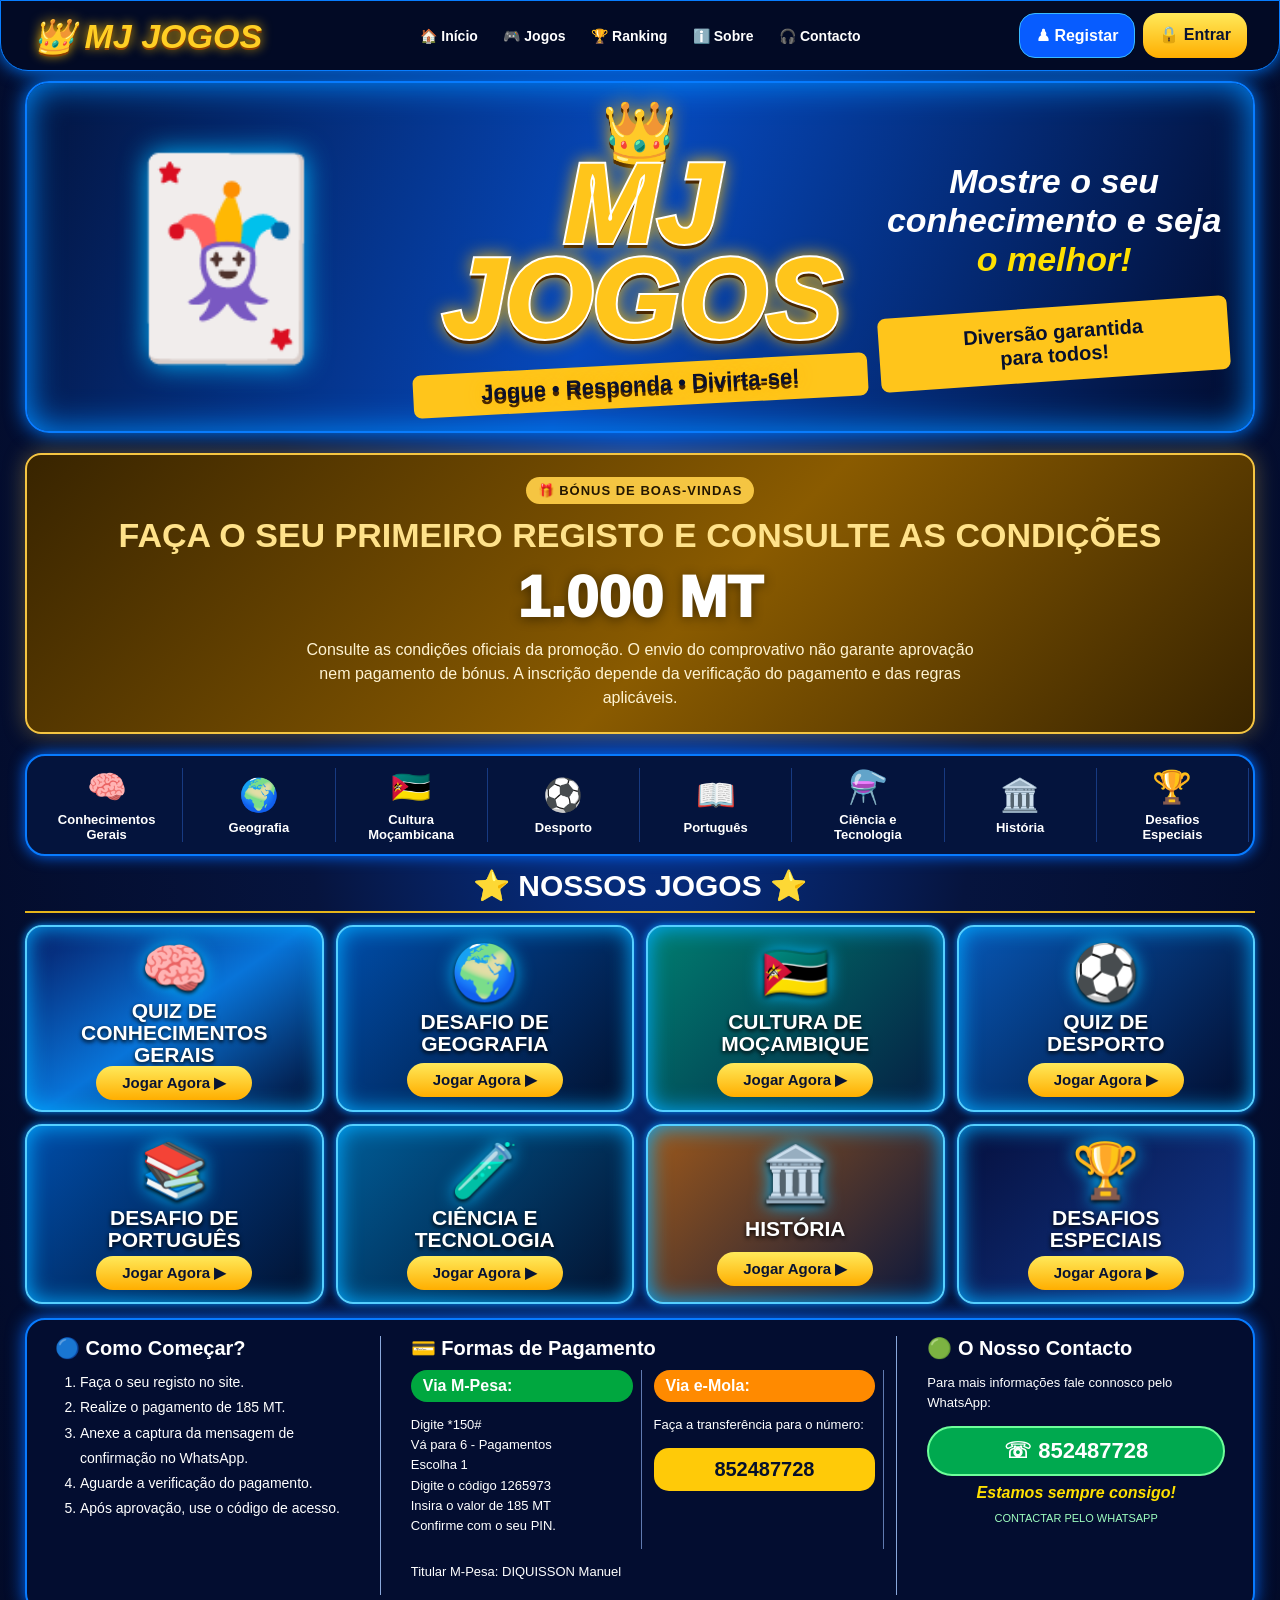
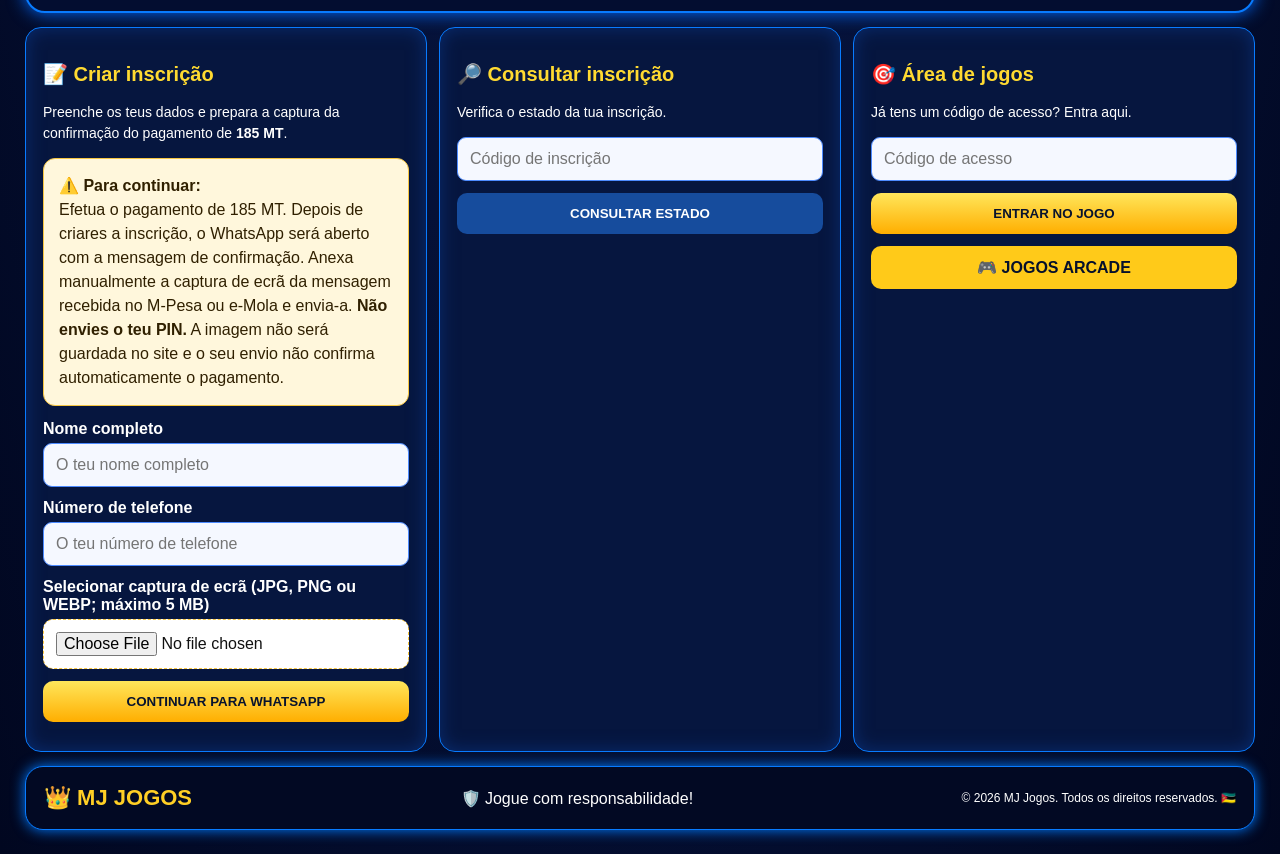
==== commit 6a0e8455: "Update welcome bonus and registration instructions" ====
--- a/public/index.html
+++ b/public/index.html
@@ -9,6 +9,8 @@
 .welcome-bonus h2{margin:12px 0 6px;color:#ffe28a;font-size:clamp(23px,5vw,34px);font-weight:900}
 .welcome-bonus .bonus-amount{display:block;margin:8px 0;color:#fff;font-size:clamp(38px,9vw,58px);font-weight:1000;text-shadow:0 2px 12px rgba(0,0,0,.45)}
 .welcome-bonus p{margin:7px auto 0;max-width:700px;line-height:1.5;color:#fff4d2}
+.proof-instructions{margin:14px 0;padding:15px;border:1px solid #f5c542;border-radius:12px;background:#fff7dc;color:#302000;line-height:1.5}
+#proof{display:block;width:100%;padding:12px;border:1px dashed #f5c542;border-radius:10px;background:#fff;color:#111}
 </style>
 </head>
 <body>
@@ -19,14 +21,11 @@
 </header>
 <main class="wrap">
 <section class="hero" id="inicio"><div class="joker">🃏</div><div class="hero-brand"><div>👑</div><h1><span>MJ</span><br>JOGOS</h1><b>Jogue • Responda • Divirta-se!</b></div><div class="slogan"><h2>Mostre o seu conhecimento e seja <em>o melhor!</em></h2><strong>Diversão garantida<br>para todos!</strong></div></section>
-
 <section class="welcome-bonus" aria-label="Bónus de primeiro registo">
-<div class="bonus-tag">🎁 BÓNUS DE BOAS-VINDAS</div>
-<h2>FAÇA O SEU PRIMEIRO REGISTO E RECEBA</h2>
+<div class="bonus-tag">🎁 BÓNUS DE BOAS-VINDAS</div><h2>FAÇA O SEU PRIMEIRO REGISTO E CONSULTE AS CONDIÇÕES</h2>
 <span class="bonus-amount">1.000 MT</span>
-<p>Em dinheiro real na sua conta! Promoção destinada a todos os novos jogadores no primeiro registo, após a confirmação do pagamento e validação da inscrição.</p>
+<p>Consulte as condições oficiais da promoção. O envio do comprovativo não garante aprovação nem pagamento de bónus. A inscrição depende da verificação do pagamento e das regras aplicáveis.</p>
 </section>
-
 <section class="categories"><a href="#jogos">🧠<small>Conhecimentos<br>Gerais</small></a><a href="#jogos">🌍<small>Geografia</small></a><a href="#jogos">🇲🇿<small>Cultura<br>Moçambicana</small></a><a href="#jogos">⚽<small>Desporto</small></a><a href="#jogos">📖<small>Português</small></a><a href="#jogos">⚗️<small>Ciência e<br>Tecnologia</small></a><a href="#jogos">🏛️<small>História</small></a><a href="#jogos">🏆<small>Desafios<br>Especiais</small></a></section>
 <section id="jogos" class="games"><h2>⭐ NOSSOS JOGOS ⭐</h2><div class="cards">
 <a href="#jogo" class="card c1"><i>🧠</i><b>QUIZ DE<br>CONHECIMENTOS<br>GERAIS</b><small>Jogar Agora ▶</small></a>
@@ -38,14 +37,23 @@
 <a href="#jogo" class="card c7"><i>🏛️</i><b>HISTÓRIA</b><small>Jogar Agora ▶</small></a>
 <a href="#jogo" class="card c8"><i>🏆</i><b>DESAFIOS<br>ESPECIAIS</b><small>Jogar Agora ▶</small></a></div></section>
 <section class="info" id="sobre">
-<div><h3>🔵 Como Começar?</h3><ol><li>Faça o seu registo no site.</li><li>Realize o pagamento de 185 MT.</li><li>Envie a mensagem de confirmação.</li><li>Guarde o código de acesso recebido.</li><li>Comece a jogar e divirta-se!</li></ol></div>
+<div><h3>🔵 Como Começar?</h3><ol><li>Faça o seu registo no site.</li><li>Realize o pagamento de 185 MT.</li><li>Anexe a captura da mensagem de confirmação no WhatsApp.</li><li>Aguarde a verificação do pagamento.</li><li>Após aprovação, use o código de acesso.</li></ol></div>
 <div id="pagamento"><h3>💳 Formas de Pagamento</h3><div class="paygrid"><article><b class="green">Via M-Pesa:</b><p>Digite *150#<br>Vá para 6 - Pagamentos<br>Escolha 1<br>Digite o código 1265973<br>Insira o valor de 185 MT<br>Confirme com o seu PIN.</p></article><article><b class="orange">Via e-Mola:</b><p>Faça a transferência para o número:</p><strong class="number">852487728</strong></article></div><p>Titular M-Pesa: DIQUISSON Manuel</p></div>
-<div id="contacto"><h3>🟢 O Nosso Contacto</h3><p>Para mais informações fale connosco pelo WhatsApp:</p><a class="whatsapp" href="https://wa.me/258852487728">☏ 852487728</a><em>Estamos sempre consigo!</em><a class="proof" href="https://wa.me/258852487728">ENVIAR COMPROVATIVO PELO WHATSAPP</a></div>
+<div id="contacto"><h3>🟢 O Nosso Contacto</h3><p>Para mais informações fale connosco pelo WhatsApp:</p><a class="whatsapp" href="https://wa.me/258852487728">☏ 852487728</a><em>Estamos sempre consigo!</em><a class="proof" href="https://wa.me/258852487728">CONTACTAR PELO WHATSAPP</a></div>
 </section>
 <section class="forms">
-<section class="panel" id="inscricao"><h2>📝 Criar inscrição</h2><p>Preenche os teus dados. Participação: <b>185 MT</b>.</p><form id="form"><label>Nome completo</label><input id="name" required maxlength="70" placeholder="O teu nome completo"><label>Número de telefone</label><input id="phone" required placeholder="O teu número de telefone"><button type="submit">CRIAR INSCRIÇÃO</button></form><div id="result"></div></section>
+<section class="panel" id="inscricao"><h2>📝 Criar inscrição</h2><p>Preenche os teus dados e prepara a captura da confirmação do pagamento de <b>185 MT</b>.</p>
+<div class="proof-instructions"><b>⚠️ Para continuar:</b><br>Efetua o pagamento de 185 MT. Depois de criares a inscrição, o WhatsApp será aberto com a mensagem de confirmação. Anexa manualmente a captura de ecrã da mensagem recebida no M-Pesa ou e-Mola e envia-a. <b>Não envies o teu PIN.</b> A imagem não será guardada no site e o seu envio não confirma automaticamente o pagamento.</div>
+<form id="form">
+<label for="name">Nome completo</label><input id="name" required maxlength="70" placeholder="O teu nome completo">
+<label for="phone">Número de telefone</label><input id="phone" required inputmode="tel" placeholder="O teu número de telefone">
+<label for="proof">Selecionar captura de ecrã (JPG, PNG ou WEBP; máximo 5 MB)</label>
+<input id="proof" type="file" accept="image/jpeg,image/png,image/webp" required>
+<button type="submit">CONTINUAR PARA WHATSAPP</button>
+</form><div id="result" aria-live="polite"></div></section>
 <section class="panel"><h2>🔎 Consultar inscrição</h2><p>Verifica o estado da tua inscrição.</p><input id="check" placeholder="Código de inscrição"><button id="checkBtn" class="secondary">CONSULTAR ESTADO</button><div id="status"></div></section>
 <section class="panel" id="jogo"><h2>🎯 Área de jogos</h2><p>Já tens um código de acesso? Entra aqui.</p><input id="gameCode" placeholder="Código de acesso"><button id="playBtn">ENTRAR NO JOGO</button><div id="game"></div><a class="arcade" href="arcade.html">🎮 JOGOS ARCADE</a></section>
 </section>
 <footer><b>👑 MJ JOGOS</b><span>🛡️ Jogue com responsabilidade!</span><small>© 2026 MJ Jogos. Todos os direitos reservados. 🇲🇿</small><p>O teu PIN M-Pesa/e-Mola é pessoal. Nunca o partilhes.</p></footer>
 </main><script src="app.js"></script></body></html>
+                                                                                                                                                                              
